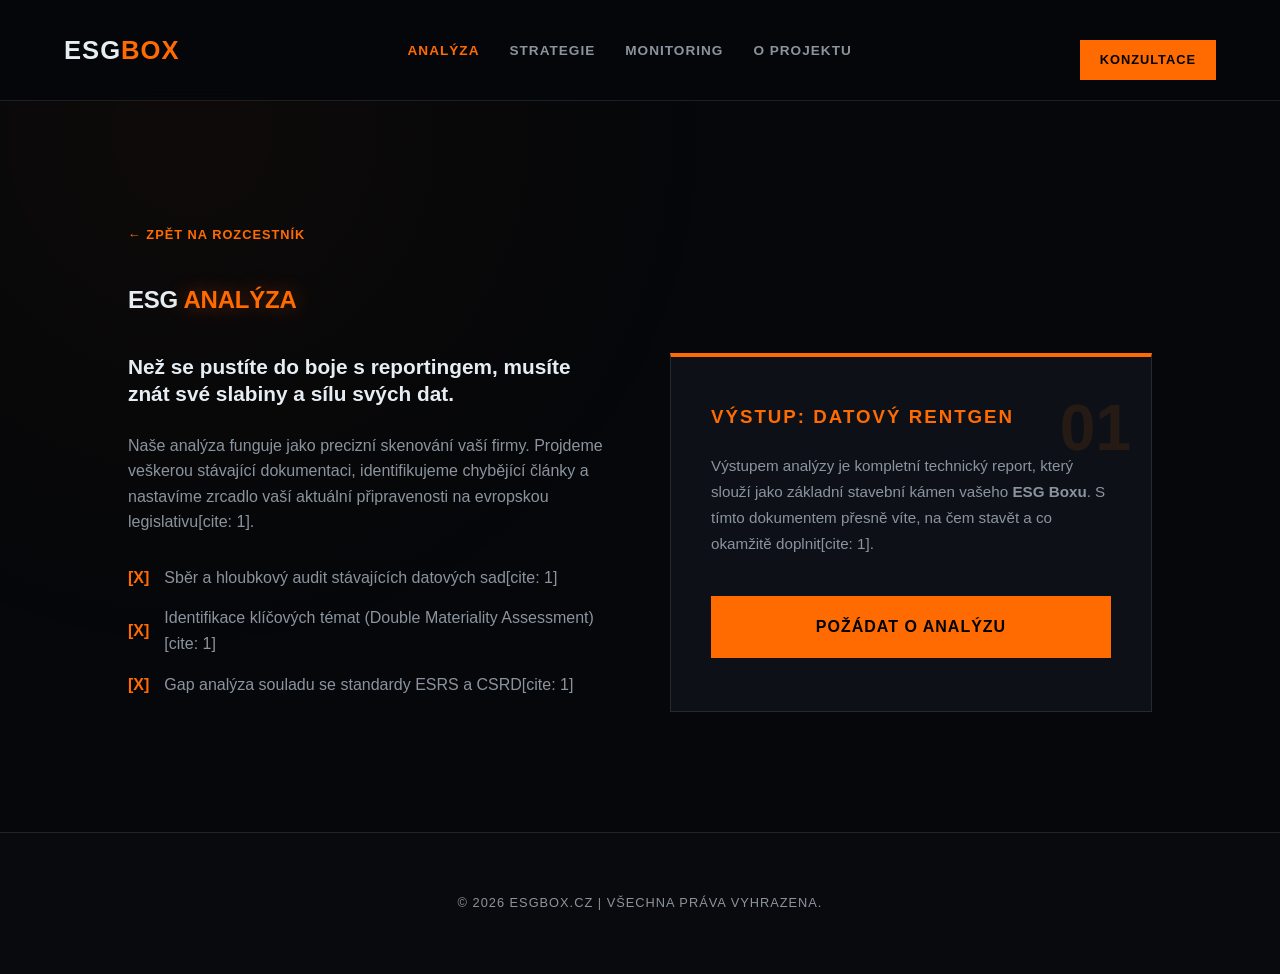
==== services/analyza.html @ d1332af0 "Create analyza.html" ====
<!DOCTYPE html>
<html lang="cs">
<head>
    <meta charset="UTF-8">
    <meta name="viewport" content="width=device-width, initial-scale=1.0">
    <title>Analýza ESG rizik | ESG BOX</title>
    <meta name="description" content="Detailní hloubková analýza vašich ESG dat. Zjistěte svou aktuální pozici a připravte se na reporting bez chyb.">
    <!-- Relativní cesta k CSS o úroveň výš -->
    <link rel="stylesheet" href="../styles.css">
</head>
<body>

    <!-- Navigace - Cesty zpět na hlavní web -->
    <nav>
        <a href="../index.html" class="logo">ESG<span>BOX</span></a>
        <ul>
            <li><a href="analyza.html" style="color: var(--accent-color);">Analýza</a></li>
            <li><a href="strategie.html">Strategie</a></li>
            <li><a href="monitoring.html">Monitoring</a></li>
            <li><a href="../index.html#about">O projektu</a></li>
        </ul>
        <a href="../index.html#contact" class="cta-button" style="padding: 10px 20px; font-size: 0.8rem;">Konzultace</a>
    </nav>

    <!-- Detail Služby: Analýza -->
    <section>
        <div style="margin-bottom: 40px;">
            <a href="../index.html" style="color: var(--accent-color); text-decoration: none; font-size: 0.8rem; font-weight: 800; letter-spacing: 1px;">← ZPĚT NA ROZCESTNÍK</a>
        </div>
        
        <h1>ESG <span class="highlight">Analýza</span></h1>
        
        <div style="display: grid; grid-template-columns: repeat(auto-fit, minmax(300px, 1fr)); gap: 60px; margin-top: 40px;">
            <div class="content-text">
                <p style="font-size: 1.3rem; color: var(--text-main); margin-bottom: 25px; font-weight: 600; line-height: 1.3;">
                    Než se pustíte do boje s reportingem, musíte znát své slabiny a sílu svých dat.
                </p>
                <p style="color: var(--text-dim); margin-bottom: 20px;">
                    Naše analýza funguje jako precizní skenování vaší firmy. Projdeme veškerou stávající dokumentaci, identifikujeme chybějící články a nastavíme zrcadlo vaší aktuální připravenosti na evropskou legislativu[cite: 1].
                </p>
                <ul style="list-style: none; color: var(--text-dim); margin-top: 30px;">
                    <li style="margin-bottom: 15px; display: flex; align-items: center;">
                        <span style="color: var(--accent-color); margin-right: 15px; font-weight: 900;">[X]</span> Sběr a hloubkový audit stávajících datových sad[cite: 1]
                    </li>
                    <li style="margin-bottom: 15px; display: flex; align-items: center;">
                        <span style="color: var(--accent-color); margin-right: 15px; font-weight: 900;">[X]</span> Identifikace klíčových témat (Double Materiality Assessment)[cite: 1]
                    </li>
                    <li style="margin-bottom: 15px; display: flex; align-items: center;">
                        <span style="color: var(--accent-color); margin-right: 15px; font-weight: 900;">[X]</span> Gap analýza souladu se standardy ESRS a CSRD[cite: 1]
                    </li>
                </ul>
            </div>

            <!-- "The Box" Vizuální prvek pro Analýzu[cite: 1] -->
            <div style="background: var(--card-bg); padding: 50px 40px; border: 1px solid var(--border-color); border-top: 4px solid var(--accent-color); position: relative;">
                <div style="position: absolute; top: 20px; right: 20px; opacity: 0.1; font-size: 4rem; font-weight: 900; color: var(--accent-color);">01</div>
                <h3 style="color: var(--accent-color); margin-bottom: 25px; letter-spacing: 2px;">VÝSTUP: DATOVÝ RENTGEN</h3>
                <p style="color: var(--text-dim); font-size: 0.95rem; line-height: 1.7;">
                    Výstupem analýzy je kompletní technický report, který slouží jako základní stavební kámen vašeho <strong>ESG Boxu</strong>. S tímto dokumentem přesně víte, na čem stavět a co okamžitě doplnit[cite: 1].
                </p>
                <div style="margin-top: 40px;">
                    <a href="../index.html#contact" class="cta-button" style="width: 100%; text-align: center; display: block;">POŽÁDAT O ANALÝZU</a>
                </div>
            </div>
        </div>
    </section>

    <!-- Footer[cite: 1] -->
    <footer style="padding: 60px 10%; border-top: 1px solid var(--border-color); text-align: center; font-size: 0.8rem; color: var(--text-dim); background: #080a0d;">
        <p style="letter-spacing: 1px;">&copy; 2026 ESGBOX.CZ | VŠECHNA PRÁVA VYHRAZENA.</p>
    </footer>

    <!-- Propojení skriptu o úroveň výš[cite: 1] -->
    <script src="../script.js"></script>
</body>
</html>
---- styles.css ----
/* 
 * ESG BOX - Power-Box Design System 
 * Orange Edition v2.0
 */

:root {
    --primary-bg: #05070a;      /* Černá barva boxu */
    --card-bg: #0d1117;         /* Původní barva těla webu */
    --accent-color: #ff6b00;    /* Bojová oranžová */
    --accent-glow: rgba(255, 107, 0, 0.4);
    --text-main: #e6edf3;       /* Světlý text[cite: 1] */
    --text-dim: #8b949e;        /* Šedý text[cite: 1] */
    --border-color: rgba(255, 255, 255, 0.1);
    --transition-fast: 0.2s cubic-bezier(0.17, 0.67, 0.83, 0.67);
}

/* --- ZÁKLADNÍ NASTAVENÍ --- */
* {
    margin: 0;
    padding: 0;
    box-sizing: border-box;
}

body {
    background-color: var(--primary-bg);
    color: var(--text-main);
    font-family: 'Segoe UI', Roboto, Helvetica, Arial, sans-serif;
    line-height: 1.6;
    overflow-x: hidden;
}

/* Dynamický gradient na pozadí */
body::before {
    content: "";
    position: fixed;
    top: 0; left: 0; width: 100%; height: 100%;
    background: radial-gradient(circle at 15% 15%, rgba(255, 107, 0, 0.04) 0%, transparent 40%);
    z-index: -1;
}

/* --- TYPOGRAFIE --- */
h1, h2, h3 {
    text-transform: uppercase;
    letter-spacing: -0.01em;
    font-weight: 800;
    line-height: 1.1;
}

.highlight {
    color: var(--accent-color);
    text-shadow: 0 0 20px var(--accent-glow);
}

/* --- NAVIGACE[cite: 1] --- */
nav {
    display: flex;
    justify-content: space-between;
    align-items: center;
    padding: 20px 5%;
    background: rgba(5, 7, 10, 0.9);
    backdrop-filter: blur(15px);
    position: sticky;
    top: 0;
    z-index: 1000;
    border-bottom: 1px solid var(--border-color);
}

.logo {
    font-weight: 900;
    font-size: 1.6rem;
    color: var(--text-main);
    text-decoration: none;
    transition: transform 0.1s ease-out; /* Pro magnetic efekt v JS */
}

.logo span { color: var(--accent-color); }

nav ul { display: flex; list-style: none; gap: 30px; }
nav a {
    text-decoration: none;
    color: var(--text-dim);
    font-weight: 600;
    font-size: 0.85rem;
    text-transform: uppercase;
    letter-spacing: 1px;
    transition: var(--transition-fast);
}

nav a:hover { color: var(--accent-color); }

/* --- SECTIONS[cite: 1] --- */
section {
    padding: 120px 10%;
    max-width: 1400px;
    margin: 0 auto;
}

/* --- SERVICES GRID (The "Box" Look)[cite: 1] --- */
.services-grid {
    display: grid;
    grid-template-columns: repeat(auto-fit, minmax(300px, 1fr));
    gap: 1px; /* Tenké linky jako spoje krabice */
    background: var(--border-color);
    border: 1px solid var(--border-color);
    margin-top: 50px;
}

.service-card {
    background: var(--card-bg);
    padding: 60px 40px;
    transition: var(--transition-fast);
    position: relative;
    overflow: hidden;
}

.service-card:hover {
    background: #161b22;
    transform: scale(1.02);
    z-index: 10;
    box-shadow: 0 20px 50px rgba(0, 0, 0, 0.6), 0 0 15px rgba(255, 107, 0, 0.05);
}

.service-card::before {
    content: "";
    position: absolute;
    left: 0; bottom: 0; width: 100%; height: 0;
    background: var(--accent-color);
    transition: var(--transition-fast);
}

.service-card:hover::before { height: 4px; }

.service-card h3 { color: var(--accent-color); margin-bottom: 15px; }
.service-card p { color: var(--text-dim); font-size: 0.95rem; }

/* --- TLAČÍTKA[cite: 1] --- */
.cta-button {
    display: inline-block;
    padding: 18px 40px;
    background: var(--accent-color);
    color: #000;
    text-decoration: none;
    font-weight: 900;
    text-transform: uppercase;
    letter-spacing: 1px;
    border: none;
    cursor: pointer;
    transition: var(--transition-fast);
    margin-top: 20px;
}

.cta-button:hover {
    transform: translateY(-3px);
    box-shadow: 0 10px 30px var(--accent-glow);
}

/* --- RESPONZIVITA[cite: 1] --- */
@media (max-width: 768px) {
    nav ul { display: none; }
    section { padding: 80px 6%; }
    .services-grid { gap: 15px; background: transparent; border: none; }
    .service-card { border: 1px solid var(--border-color); padding: 40px 30px; }
}

/* Custom Scrollbar pro dospělý vzhled */
::-webkit-scrollbar { width: 8px; }
::-webkit-scrollbar-track { background: var(--primary-bg); }
::-webkit-scrollbar-thumb { background: #30363d; border-radius: 4px; }
::-webkit-scrollbar-thumb:hover { background: var(--accent-color); }
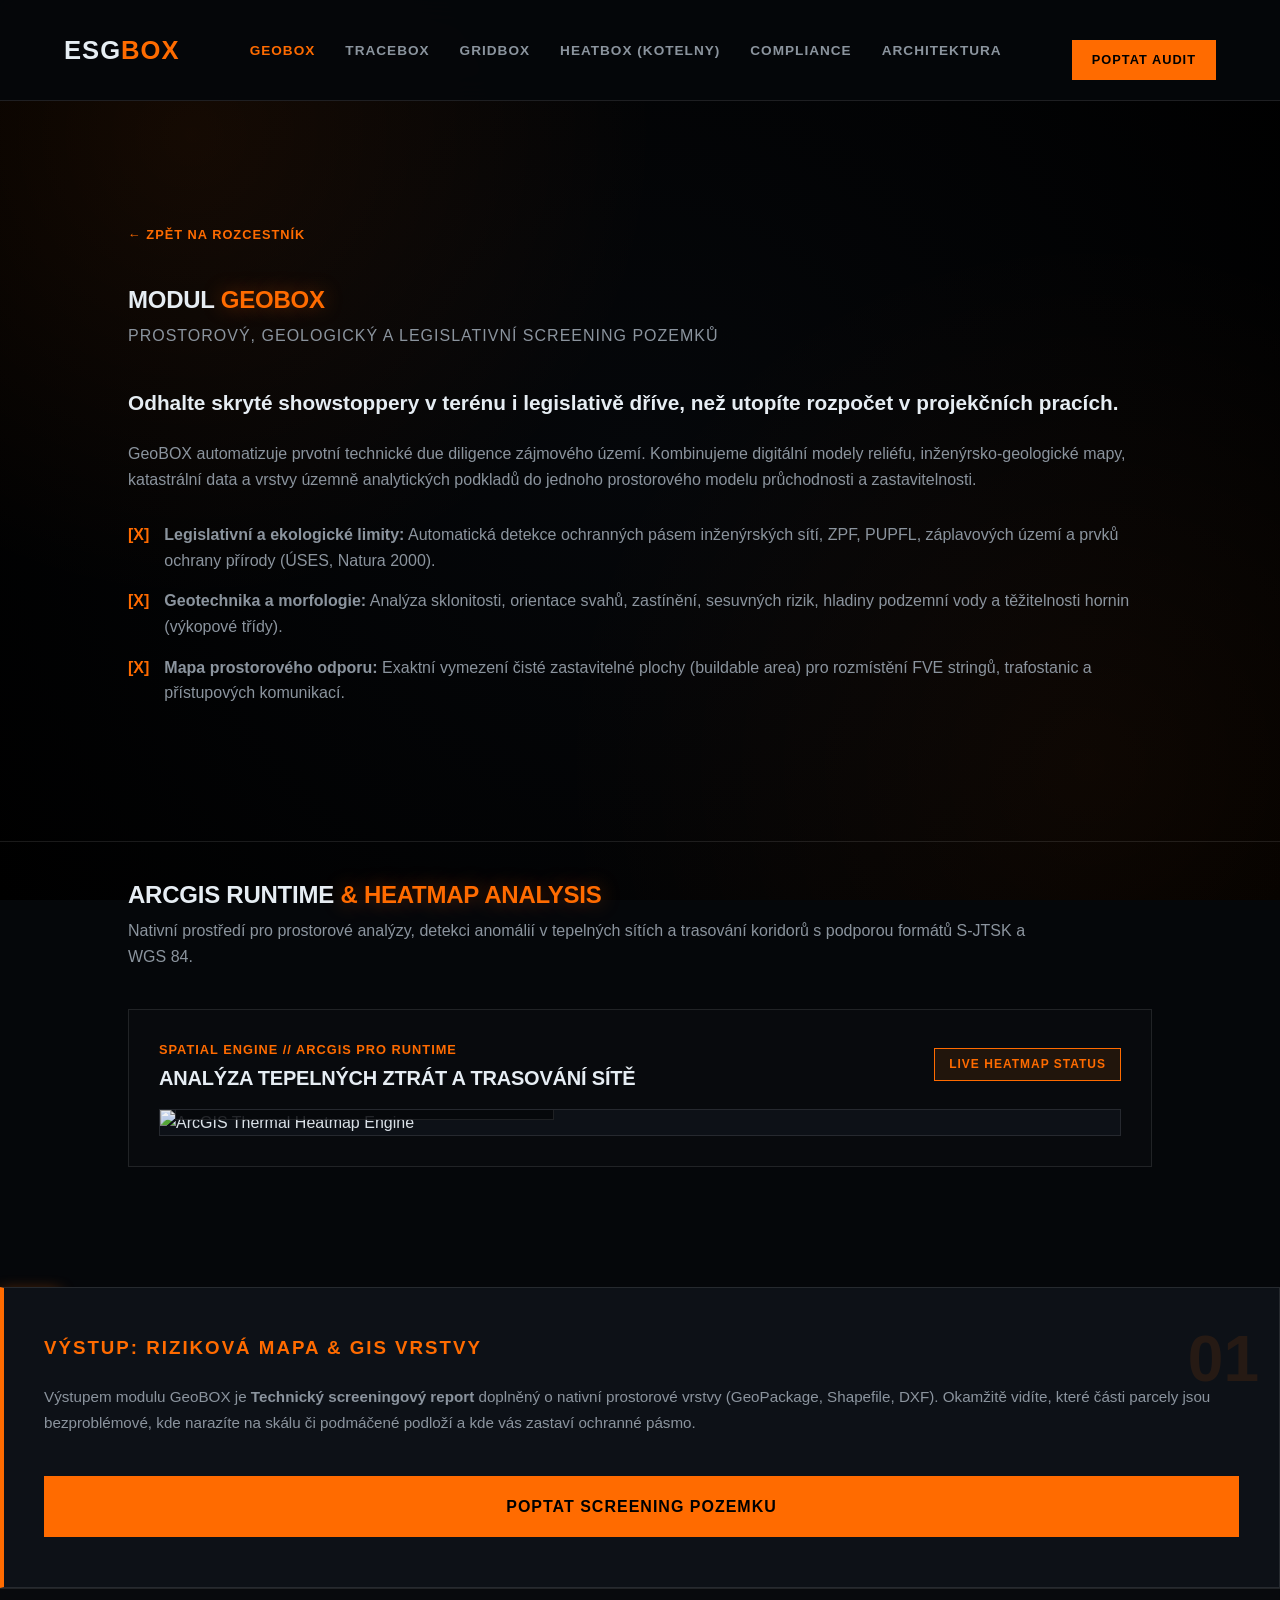
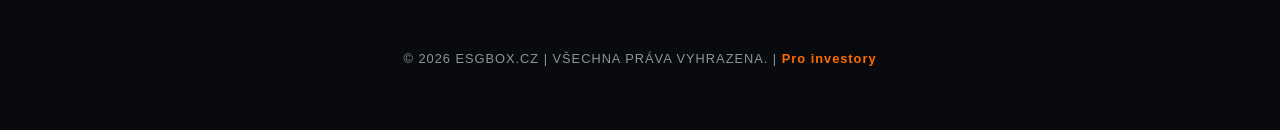
==== commit 678042d9: "Update analyza.html Přidaný obrázek" ====
--- a/services/analyza.html
+++ b/services/analyza.html
@@ -3,74 +3,106 @@
 <head>
     <meta charset="UTF-8">
     <meta name="viewport" content="width=device-width, initial-scale=1.0">
-    <title>Analýza ESG rizik | ESG BOX</title>
-    <meta name="description" content="Detailní hloubková analýza vašich ESG dat. Zjistěte svou aktuální pozici a připravte se na reporting bez chyb.">
-    <!-- Relativní cesta k CSS o úroveň výš -->
+    <title>GeoBOX – Prostorový a geologický screening | ESGBOX</title>
+    <meta name="description" content="Automatizovaný screening pozemků, geologických rizik, morfologie terénu a legislativních ochranných pásem pro FVE a developerské projekty.">
     <link rel="stylesheet" href="../styles.css">
 </head>
 <body>
 
-    <!-- Navigace - Cesty zpět na hlavní web -->
     <nav>
         <a href="../index.html" class="logo">ESG<span>BOX</span></a>
         <ul>
-            <li><a href="analyza.html" style="color: var(--accent-color);">Analýza</a></li>
-            <li><a href="strategie.html">Strategie</a></li>
-            <li><a href="monitoring.html">Monitoring</a></li>
-            <li><a href="../index.html#about">O projektu</a></li>
+            <li><a href="analyza.html" style="color: var(--accent-color);">GeoBOX</a></li>
+            <li><a href="strategie.html">TraceBOX</a></li>
+            <li><a href="monitoring.html">GridBOX</a></li>
+            <li><a href="kotelny.html">HeatBOX (Kotelny)</a></li>
+            <li><a href="organizace.html">Compliance</a></li>
+            <li><a href="../index.html#about">Architektura</a></li>
         </ul>
-        <a href="../index.html#contact" class="cta-button" style="padding: 10px 20px; font-size: 0.8rem;">Konzultace</a>
+        <a href="../index.html#contact" class="cta-button" style="padding: 10px 20px; font-size: 0.8rem;">Poptat audit</a>
     </nav>
 
-    <!-- Detail Služby: Analýza -->
     <section>
         <div style="margin-bottom: 40px;">
             <a href="../index.html" style="color: var(--accent-color); text-decoration: none; font-size: 0.8rem; font-weight: 800; letter-spacing: 1px;">← ZPĚT NA ROZCESTNÍK</a>
         </div>
         
-        <h1>ESG <span class="highlight">Analýza</span></h1>
+        <h1>Modul <span class="highlight">GeoBOX</span></h1>
+        <p style="color: var(--text-dim); margin-top: 10px; font-size: 1rem; text-transform: uppercase; letter-spacing: 1px;">Prostorový, geologický a legislativní screening pozemků</p>
         
         <div style="display: grid; grid-template-columns: repeat(auto-fit, minmax(300px, 1fr)); gap: 60px; margin-top: 40px;">
             <div class="content-text">
                 <p style="font-size: 1.3rem; color: var(--text-main); margin-bottom: 25px; font-weight: 600; line-height: 1.3;">
-                    Než se pustíte do boje s reportingem, musíte znát své slabiny a sílu svých dat.
+                    Odhalte skryté showstoppery v terénu i legislativě dříve, než utopíte rozpočet v projekčních pracích.
                 </p>
                 <p style="color: var(--text-dim); margin-bottom: 20px;">
-                    Naše analýza funguje jako precizní skenování vaší firmy. Projdeme veškerou stávající dokumentaci, identifikujeme chybějící články a nastavíme zrcadlo vaší aktuální připravenosti na evropskou legislativu[cite: 1].
+                    GeoBOX automatizuje prvotní technické due diligence zájmového území. Kombinujeme digitální modely reliéfu, inženýrsko-geologické mapy, katastrální data a vrstvy územně analytických podkladů do jednoho prostorového modelu průchodnosti a zastavitelnosti.
                 </p>
                 <ul style="list-style: none; color: var(--text-dim); margin-top: 30px;">
-                    <li style="margin-bottom: 15px; display: flex; align-items: center;">
-                        <span style="color: var(--accent-color); margin-right: 15px; font-weight: 900;">[X]</span> Sběr a hloubkový audit stávajících datových sad[cite: 1]
+                    <li style="margin-bottom: 15px; display: flex; align-items: flex-start;">
+                        <span style="color: var(--accent-color); margin-right: 15px; font-weight: 900;">[X]</span>
+                        <span><strong>Legislativní a ekologické limity:</strong> Automatická detekce ochranných pásem inženýrských sítí, ZPF, PUPFL, záplavových území a prvků ochrany přírody (ÚSES, Natura 2000).</span>
                     </li>
-                    <li style="margin-bottom: 15px; display: flex; align-items: center;">
-                        <span style="color: var(--accent-color); margin-right: 15px; font-weight: 900;">[X]</span> Identifikace klíčových témat (Double Materiality Assessment)[cite: 1]
+                    <li style="margin-bottom: 15px; display: flex; align-items: flex-start;">
+                        <span style="color: var(--accent-color); margin-right: 15px; font-weight: 900;">[X]</span>
+                        <span><strong>Geotechnika a morfologie:</strong> Analýza sklonitosti, orientace svahů, zastínění, sesuvných rizik, hladiny podzemní vody a těžitelnosti hornin (výkopové třídy).</span>
                     </li>
-                    <li style="margin-bottom: 15px; display: flex; align-items: center;">
-                        <span style="color: var(--accent-color); margin-right: 15px; font-weight: 900;">[X]</span> Gap analýza souladu se standardy ESRS a CSRD[cite: 1]
+                    <li style="margin-bottom: 15px; display: flex; align-items: flex-start;">
+                        <span style="color: var(--accent-color); margin-right: 15px; font-weight: 900;">[X]</span>
+                        <span><strong>Mapa prostorového odporu:</strong> Exaktní vymezení čisté zastavitelné plochy (buildable area) pro rozmístění FVE stringů, trafostanic a přístupových komunikací.</span>
                     </li>
                 </ul>
             </div>
+</section>
 
-            <!-- "The Box" Vizuální prvek pro Analýzu[cite: 1] -->
-            <div style="background: var(--card-bg); padding: 50px 40px; border: 1px solid var(--border-color); border-top: 4px solid var(--accent-color); position: relative;">
+    <!-- Sekce s ArcGIS Pro / Heatmap GIS Vizualizací -->
+    <section style="padding-top: 40px; border-top: 1px solid var(--border-color);">
+        <h2>ArcGIS Runtime <span class="highlight">&amp; Heatmap Analysis</span></h2>
+        <p style="color: var(--text-dim); margin-top: 10px; max-width: 900px;">
+            Nativní prostředí pro prostorové analýzy, detekci anomálií v tepelných sítích a trasování koridorů s podporou formátů S-JTSK a WGS 84.
+        </p>
+
+        <!-- ArcGIS UI / Heatmap GIS Engine Vizualizace -->
+        <div style="background: #080a0d; border: 1px solid var(--border-color); padding: 30px; margin-top: 40px;">
+            <div style="display: flex; justify-content: space-between; align-items: center; flex-wrap: wrap; gap: 20px; margin-bottom: 20px;">
+                <div>
+                    <div style="font-size: 0.8rem; color: var(--accent-color); font-weight: 800; letter-spacing: 1px; margin-bottom: 6px;">SPATIAL ENGINE // ARCGIS PRO RUNTIME</div>
+                    <h3 style="color: var(--text-main); font-size: 1.25rem;">Analýza tepelných ztrát a trasování sítě</h3>
+                </div>
+                <div style="background: rgba(255, 122, 0, 0.1); border: 1px solid var(--accent-color); padding: 6px 14px; font-size: 0.75rem; color: var(--accent-color); font-weight: 700; letter-spacing: 1px;">
+                    LIVE HEATMAP STATUS
+                </div>
+            </div>
+
+            <!-- Obal pro ArcGIS screenshot s inženýrským rámečkem -->
+            <div style="border: 1px solid var(--border-color); background: #0d1117; overflow: hidden; position: relative;">
+                <img src="../assets/gis-heatmap.jpg" alt="ArcGIS Thermal Heatmap Engine" style="width: 100%; height: auto; display: block; opacity: 0.95;">
+                <div style="position: absolute; bottom: 15px; left: 15px; background: rgba(5, 7, 10, 0.85); border: 1px solid var(--border-color); padding: 8px 12px; font-family: monospace; font-size: 0.75rem; color: var(--text-dim);">
+                    CRS: S-JTSK / Krovak East North | Status: Optimal
+                </div>
+            </div>
+        </div>
+    </section>
+            <div style="background: var(--card-bg); padding: 50px 40px; border: 1px solid var(--border-color); border-left: 4px solid var(--accent-color); position: relative;">
                 <div style="position: absolute; top: 20px; right: 20px; opacity: 0.1; font-size: 4rem; font-weight: 900; color: var(--accent-color);">01</div>
-                <h3 style="color: var(--accent-color); margin-bottom: 25px; letter-spacing: 2px;">VÝSTUP: DATOVÝ RENTGEN</h3>
+                <h3 style="color: var(--accent-color); margin-bottom: 25px; letter-spacing: 2px;">VÝSTUP: RIZIKOVÁ MAPA &amp; GIS VRSTVY</h3>
                 <p style="color: var(--text-dim); font-size: 0.95rem; line-height: 1.7;">
-                    Výstupem analýzy je kompletní technický report, který slouží jako základní stavební kámen vašeho <strong>ESG Boxu</strong>. S tímto dokumentem přesně víte, na čem stavět a co okamžitě doplnit[cite: 1].
+                    Výstupem modulu GeoBOX je <strong>Technický screeningový report</strong> doplněný o nativní prostorové vrstvy (GeoPackage, Shapefile, DXF). Okamžitě vidíte, které části parcely jsou bezproblémové, kde narazíte na skálu či podmáčené podloží a kde vás zastaví ochranné pásmo.
                 </p>
                 <div style="margin-top: 40px;">
-                    <a href="../index.html#contact" class="cta-button" style="width: 100%; text-align: center; display: block;">POŽÁDAT O ANALÝZU</a>
+                    <a href="../index.html#contact" class="cta-button" style="width: 100%; text-align: center; display: block;">POPTAT SCREENING POZEMKU</a>
                 </div>
             </div>
         </div>
     </section>
 
-    <!-- Footer[cite: 1] -->
     <footer style="padding: 60px 10%; border-top: 1px solid var(--border-color); text-align: center; font-size: 0.8rem; color: var(--text-dim); background: #080a0d;">
-        <p style="letter-spacing: 1px;">&copy; 2026 ESGBOX.CZ | VŠECHNA PRÁVA VYHRAZENA.</p>
+        <p style="letter-spacing: 1px;">
+            &copy; 2026 ESGBOX.CZ | VŠECHNA PRÁVA VYHRAZENA. | 
+            <a href="../index.html#investors" style="color: var(--accent-color); text-decoration: none; font-weight: 700;">Pro investory</a>
+        </p>
     </footer>
 
-    <!-- Propojení skriptu o úroveň výš[cite: 1] -->
     <script src="../script.js"></script>
 </body>
 </html>
--- a/styles.css
+++ b/styles.css
@@ -165,5 +165,57 @@
 /* Custom Scrollbar pro dospělý vzhled */
 ::-webkit-scrollbar { width: 8px; }
 ::-webkit-scrollbar-track { background: var(--primary-bg); }
+
 ::-webkit-scrollbar-thumb { background: #30363d; border-radius: 4px; }
 ::-webkit-scrollbar-thumb:hover { background: var(--accent-color); }
+/* --- DYNAMICKÉ POZADÍ S ORANŽOVÝMI ODLESKY --- */
+body::before {
+    content: "";
+    position: fixed;
+    top: 0;
+    left: 0;
+    width: 100%;
+    height: 100%;
+    /* Kombinace několika gradientů pro hloubku */
+    background: 
+        radial-gradient(circle at 15% 15%, rgba(255, 107, 0, 0.08) 0%, transparent 35%),
+        radial-gradient(circle at 85% 85%, rgba(255, 107, 0, 0.05) 0%, transparent 40%),
+        radial-gradient(circle at 50% 50%, rgba(5, 7, 10, 1) 0%, #000 100%);
+    z-index: -2; /* Musí být úplně vespod */
+    animation: backgroundDrift 20s ease-infinite alternate;
+}
+
+/* Jemná animace pohybu odlesků */
+@keyframes backgroundDrift {
+    0% { transform: scale(1); }
+    100% { transform: scale(1.1) translate(10px, 10px); }
+}
+
+/* Přidání druhého fixního odlesku pro texturu */
+body::after {
+    content: "";
+    position: fixed;
+    top: 0;
+    left: 0;
+    width: 100%;
+    height: 100%;
+    background: url('https://www.transparenttextures.com/patterns/stardust.png'); /* Jemný šum pro hi-tech vzhled */
+    opacity: 0.1;
+    z-index: -1;
+    pointer-events: none;
+}
+section {
+    position: relative;
+}
+
+/* Světelný odlesk pod nadpisem sekce */
+section h2::after {
+    content: "";
+    position: absolute;
+    left: 0;
+    bottom: -10px;
+    width: 60px;
+    height: 4px;
+    background: var(--accent-color);
+    box-shadow: 0 0 15px var(--accent-color); /* Oranžová záře pod čárou */
+}
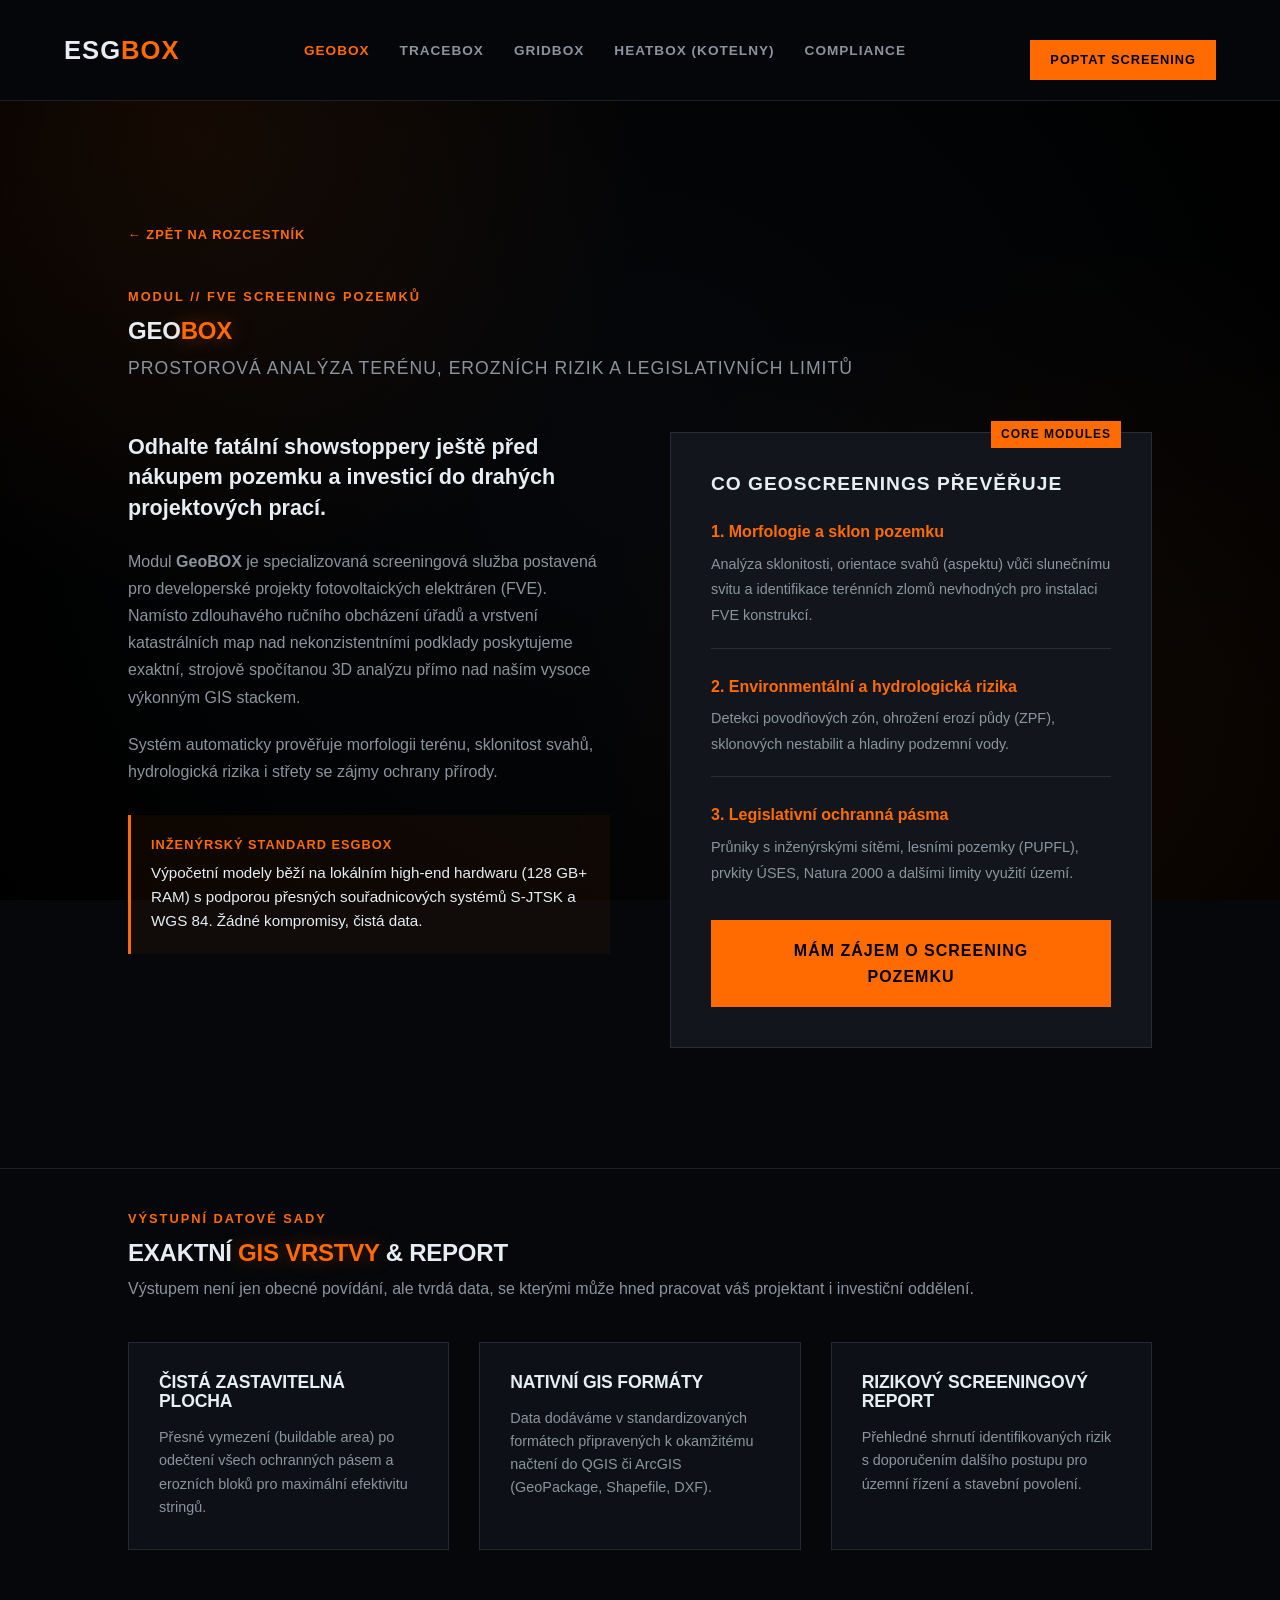
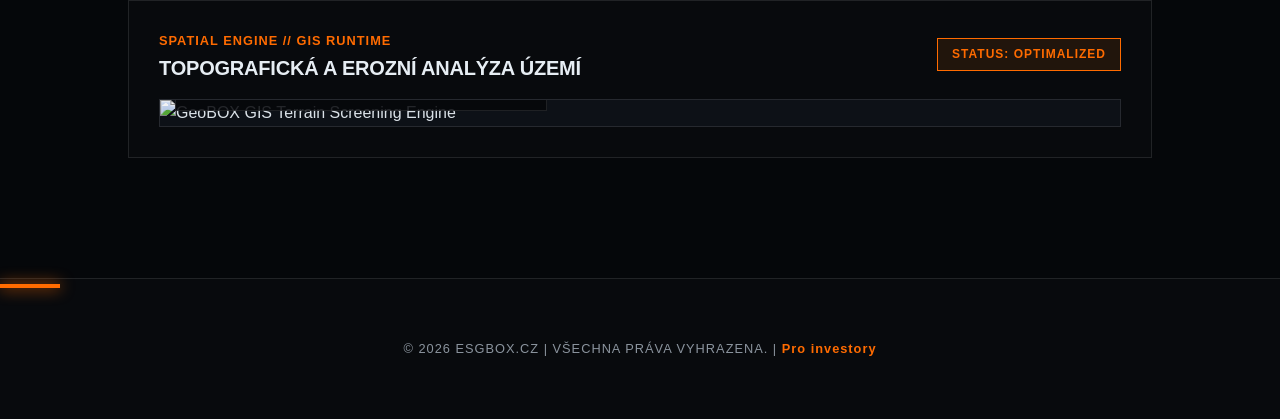
==== commit c6263f51: "Update analyza.html" ====
--- a/services/analyza.html
+++ b/services/analyza.html
@@ -3,8 +3,8 @@
 <head>
     <meta charset="UTF-8">
     <meta name="viewport" content="width=device-width, initial-scale=1.0">
-    <title>GeoBOX – Prostorový a geologický screening | ESGBOX</title>
-    <meta name="description" content="Automatizovaný screening pozemků, geologických rizik, morfologie terénu a legislativních ochranných pásem pro FVE a developerské projekty.">
+    <title>GeoBOX – Screening pozemků a geologických rizik pro FVE | ESGBOX</title>
+    <meta name="description" content="Automatizovaný GIS screening pozemků pro FVE. Exaktní analýza sklonu, eroze půdy, povodňových oblastí, ochranných pásem a čisté zastavitelné plochy.">
     <link rel="stylesheet" href="../styles.css">
 </head>
 <body>
@@ -17,80 +17,112 @@
             <li><a href="monitoring.html">GridBOX</a></li>
             <li><a href="kotelny.html">HeatBOX (Kotelny)</a></li>
             <li><a href="organizace.html">Compliance</a></li>
-            <li><a href="../index.html#about">Architektura</a></li>
         </ul>
-        <a href="../index.html#contact" class="cta-button" style="padding: 10px 20px; font-size: 0.8rem;">Poptat audit</a>
+        <a href="../index.html#contact" class="cta-button" style="padding: 10px 20px; font-size: 0.8rem;">Poptat screening</a>
     </nav>
 
+    <!-- Hero / Úvodní sekce modulu -->
     <section>
         <div style="margin-bottom: 40px;">
             <a href="../index.html" style="color: var(--accent-color); text-decoration: none; font-size: 0.8rem; font-weight: 800; letter-spacing: 1px;">← ZPĚT NA ROZCESTNÍK</a>
         </div>
         
-        <h1>Modul <span class="highlight">GeoBOX</span></h1>
-        <p style="color: var(--text-dim); margin-top: 10px; font-size: 1rem; text-transform: uppercase; letter-spacing: 1px;">Prostorový, geologický a legislativní screening pozemků</p>
+        <div style="font-size: 0.8rem; color: var(--accent-color); font-weight: 800; letter-spacing: 2px; margin-bottom: 10px;">MODUL // FVE SCREENING POZEMKŮ</div>
+        <h1>Geo<span class="highlight">BOX</span></h1>
+        <p style="color: var(--text-dim); margin-top: 10px; font-size: 1.1rem; text-transform: uppercase; letter-spacing: 1px;">Prostorová analýza terénu, erozních rizik a legislativních limitů</p>
         
-        <div style="display: grid; grid-template-columns: repeat(auto-fit, minmax(300px, 1fr)); gap: 60px; margin-top: 40px;">
+        <div style="display: grid; grid-template-columns: repeat(auto-fit, minmax(320px, 1fr)); gap: 60px; margin-top: 50px; align-items: start;">
+            
+            <!-- Levý sloupec: Hlavní hodnotová nabídka -->
             <div class="content-text">
-                <p style="font-size: 1.3rem; color: var(--text-main); margin-bottom: 25px; font-weight: 600; line-height: 1.3;">
-                    Odhalte skryté showstoppery v terénu i legislativě dříve, než utopíte rozpočet v projekčních pracích.
+                <p style="font-size: 1.35rem; color: var(--text-main); margin-bottom: 25px; font-weight: 600; line-height: 1.4;">
+                    Odhalte fatální showstoppery ještě před nákupem pozemku a investicí do drahých projektových prací.
                 </p>
-                <p style="color: var(--text-dim); margin-bottom: 20px;">
-                    GeoBOX automatizuje prvotní technické due diligence zájmového území. Kombinujeme digitální modely reliéfu, inženýrsko-geologické mapy, katastrální data a vrstvy územně analytických podkladů do jednoho prostorového modelu průchodnosti a zastavitelnosti.
+                <p style="color: var(--text-dim); margin-bottom: 20px; line-height: 1.7;">
+                    Modul <strong>GeoBOX</strong> je specializovaná screeningová služba postavená pro developerské projekty fotovoltaických elektráren (FVE). Namísto zdlouhavého ručního obcházení úřadů a vrstvení katastrálních map nad nekonzistentními podklady poskytujeme exaktní, strojově spočítanou 3D analýzu přímo nad naším vysoce výkonným GIS stackem.
                 </p>
-                <ul style="list-style: none; color: var(--text-dim); margin-top: 30px;">
-                    <li style="margin-bottom: 15px; display: flex; align-items: flex-start;">
-                        <span style="color: var(--accent-color); margin-right: 15px; font-weight: 900;">[X]</span>
-                        <span><strong>Legislativní a ekologické limity:</strong> Automatická detekce ochranných pásem inženýrských sítí, ZPF, PUPFL, záplavových území a prvků ochrany přírody (ÚSES, Natura 2000).</span>
-                    </li>
-                    <li style="margin-bottom: 15px; display: flex; align-items: flex-start;">
-                        <span style="color: var(--accent-color); margin-right: 15px; font-weight: 900;">[X]</span>
-                        <span><strong>Geotechnika a morfologie:</strong> Analýza sklonitosti, orientace svahů, zastínění, sesuvných rizik, hladiny podzemní vody a těžitelnosti hornin (výkopové třídy).</span>
-                    </li>
-                    <li style="margin-bottom: 15px; display: flex; align-items: flex-start;">
-                        <span style="color: var(--accent-color); margin-right: 15px; font-weight: 900;">[X]</span>
-                        <span><strong>Mapa prostorového odporu:</strong> Exaktní vymezení čisté zastavitelné plochy (buildable area) pro rozmístění FVE stringů, trafostanic a přístupových komunikací.</span>
-                    </li>
-                </ul>
-            </div>
-</section>
+                <p style="color: var(--text-dim); margin-bottom: 30px; line-height: 1.7;">
+                    Systém automaticky prověřuje morfologii terénu, sklonitost svahů, hydrologická rizika i střety se zájmy ochrany přírody.
+                </p>
 
-    <!-- Sekce s ArcGIS Pro / Heatmap GIS Vizualizací -->
-    <section style="padding-top: 40px; border-top: 1px solid var(--border-color);">
-        <h2>ArcGIS Runtime <span class="highlight">&amp; Heatmap Analysis</span></h2>
-        <p style="color: var(--text-dim); margin-top: 10px; max-width: 900px;">
-            Nativní prostředí pro prostorové analýzy, detekci anomálií v tepelných sítích a trasování koridorů s podporou formátů S-JTSK a WGS 84.
-        </p>
-
-        <!-- ArcGIS UI / Heatmap GIS Engine Vizualizace -->
-        <div style="background: #080a0d; border: 1px solid var(--border-color); padding: 30px; margin-top: 40px;">
-            <div style="display: flex; justify-content: space-between; align-items: center; flex-wrap: wrap; gap: 20px; margin-bottom: 20px;">
-                <div>
-                    <div style="font-size: 0.8rem; color: var(--accent-color); font-weight: 800; letter-spacing: 1px; margin-bottom: 6px;">SPATIAL ENGINE // ARCGIS PRO RUNTIME</div>
-                    <h3 style="color: var(--text-main); font-size: 1.25rem;">Analýza tepelných ztrát a trasování sítě</h3>
-                </div>
-                <div style="background: rgba(255, 122, 0, 0.1); border: 1px solid var(--accent-color); padding: 6px 14px; font-size: 0.75rem; color: var(--accent-color); font-weight: 700; letter-spacing: 1px;">
-                    LIVE HEATMAP STATUS
+                <div style="background: rgba(255, 122, 0, 0.05); border-left: 3px solid var(--accent-color); padding: 20px; margin-top: 30px;">
+                    <div style="font-size: 0.8rem; color: var(--accent-color); font-weight: 800; letter-spacing: 1px; margin-bottom: 5px;">INŽENÝRSKÝ STANDARD ESGBOX</div>
+                    <p style="color: var(--text-main); font-size: 0.95rem; margin: 0; line-height: 1.6;">
+                        Výpočetní modely běží na lokálním high-end hardwaru (128 GB+ RAM) s podporou přesných souřadnicových systémů S-JTSK a WGS 84. Žádné kompromisy, čistá data.
+                    </p>
                 </div>
             </div>
 
-            <!-- Obal pro ArcGIS screenshot s inženýrským rámečkem -->
-            <div style="border: 1px solid var(--border-color); background: #0d1117; overflow: hidden; position: relative;">
-                <img src="../assets/gis-heatmap.jpg" alt="ArcGIS Thermal Heatmap Engine" style="width: 100%; height: auto; display: block; opacity: 0.95;">
-                <div style="position: absolute; bottom: 15px; left: 15px; background: rgba(5, 7, 10, 0.85); border: 1px solid var(--border-color); padding: 8px 12px; font-family: monospace; font-size: 0.75rem; color: var(--text-dim);">
-                    CRS: S-JTSK / Krovak East North | Status: Optimal
+            <!-- Pravý sloupec: Klíčové pilíře screeningu -->
+            <div style="background: #12161c; border: 1px solid var(--border-color); padding: 40px; position: relative;">
+                <div style="position: absolute; top: -12px; right: 30px; background: var(--accent-color); color: #080a0d; font-size: 0.75rem; font-weight: 900; padding: 4px 10px; letter-spacing: 1px;">
+                    CORE MODULES
+                </div>
+                
+                <h3 style="color: var(--text-main); font-size: 1.2rem; margin-bottom: 25px; letter-spacing: 1px;">CO GEOSCREENINGS PŘEVĚŘUJE</h3>
+                
+                <ul style="list-style: none; padding: 0; margin: 0;">
+                    <li style="margin-bottom: 25px; padding-bottom: 20px; border-bottom: 1px solid var(--border-color);">
+                        <strong style="color: var(--accent-color); display: block; margin-bottom: 6px; font-size: 1rem;">1. Morfologie a sklon pozemku</strong>
+                        <span style="color: var(--text-dim); font-size: 0.9rem; line-height: 1.6;">Analýza sklonitosti, orientace svahů (aspektu) vůči slunečnímu svitu a identifikace terénních zlomů nevhodných pro instalaci FVE konstrukcí.</span>
+                    </li>
+                    <li style="margin-bottom: 25px; padding-bottom: 20px; border-bottom: 1px solid var(--border-color);">
+                        <strong style="color: var(--accent-color); display: block; margin-bottom: 6px; font-size: 1rem;">2. Environmentální a hydrologická rizika</strong>
+                        <span style="color: var(--text-dim); font-size: 0.9rem; line-height: 1.6;">Detekci povodňových zón, ohrožení erozí půdy (ZPF), sklonových nestabilit a hladiny podzemní vody.</span>
+                    </li>
+                    <li style="margin-bottom:hatikan; margin-bottom: 0;">
+                        <strong style="color: var(--accent-color); display: block; margin-bottom: 6px; font-size: 1rem;">3. Legislativní ochranná pásma</strong>
+                        <span style="color: var(--text-dim); font-size: 0.9rem; line-height: 1.6;">Průniky s inženýrskými sítěmi, lesními pozemky (PUPFL), prvkity ÚSES, Natura 2000 a dalšími limity využití území.</span>
+                    </li>
+                </ul>
+
+                <div style="margin-top: 35px;">
+                    <a href="../index.html#contact" class="cta-button" style="width: 100%; text-align: center; display: block;">MÁM ZÁJEM O SCREENING POZEMKU</a>
                 </div>
             </div>
+
         </div>
     </section>
-            <div style="background: var(--card-bg); padding: 50px 40px; border: 1px solid var(--border-color); border-left: 4px solid var(--accent-color); position: relative;">
-                <div style="position: absolute; top: 20px; right: 20px; opacity: 0.1; font-size: 4rem; font-weight: 900; color: var(--accent-color);">01</div>
-                <h3 style="color: var(--accent-color); margin-bottom: 25px; letter-spacing: 2px;">VÝSTUP: RIZIKOVÁ MAPA &amp; GIS VRSTVY</h3>
-                <p style="color: var(--text-dim); font-size: 0.95rem; line-height: 1.7;">
-                    Výstupem modulu GeoBOX je <strong>Technický screeningový report</strong> doplněný o nativní prostorové vrstvy (GeoPackage, Shapefile, DXF). Okamžitě vidíte, které části parcely jsou bezproblémové, kde narazíte na skálu či podmáčené podloží a kde vás zastaví ochranné pásmo.
-                </p>
-                <div style="margin-top: 40px;">
-                    <a href="../index.html#contact" class="cta-button" style="width: 100%; text-align: center; display: block;">POPTAT SCREENING POZEMKU</a>
+
+    <!-- Sekce: Výstupní data a GIS vizualizace -->
+    <section style="padding-top: 40px; border-top: 1px solid var(--border-color);">
+        <div style="font-size: 0.8rem; color: var(--accent-color); font-weight: 800; letter-spacing: 2px; margin-bottom: 10px;">VÝSTUPNÍ DATOVÉ SADY</div>
+        <h2>Exaktní <span class="highlight">GIS vrstvy</span> &amp; Report</h2>
+        <p style="color: var(--text-dim); margin-top: 10px; max-width: 900px; line-height: 1.6;">
+            Výstupem není jen obecné povídání, ale tvrdá data, se kterými může hned pracovat váš projektant i investiční oddělení.
+        </p>
+
+        <div style="display: grid; grid-template-columns: repeat(auto-fit, minmax(280px, 1fr)); gap: 30px; margin-top: 40px;">
+            <div style="background: var(--card-bg); border: 1px solid var(--border-color); padding: 30px;">
+                <h3 style="color: var(--text-main); font-size: 1.1rem; margin-bottom: 15px;">Čistá zastavitelná plocha</h3>
+                <p style="color: var(--text-dim); font-size: 0.9rem; line-height: 1.6;">Přesné vymezení (buildable area) po odečtení všech ochranných pásem a erozních bloků pro maximální efektivitu stringů.</p>
+            </div>
+            <div style="background: var(--card-bg); border: 1px solid var(--border-color); padding: 30px;">
+                <h3 style="color: var(--text-main); font-size: 1.1rem; margin-bottom: 15px;">Nativní GIS formáty</h3>
+                <p style="color: var(--text-dim); font-size: 0.9rem; line-height: 1.6;">Data dodáváme v standardizovaných formátech připravených k okamžitému načtení do QGIS či ArcGIS (GeoPackage, Shapefile, DXF).</p>
+            </div>
+            <div style="background: var(--card-bg); border: 1px solid var(--border-color); padding: 30px;">
+                <h3 style="color: var(--text-main); font-size: 1.1rem; margin-bottom: 15px;">Rizikový screeningový report</h3>
+                <p style="color: var(--text-dim); font-size: 0.9rem; line-height: 1.6;">Přehledné shrnutí identifikovaných rizik s doporučením dalšího postupu pro územní řízení a stavební povolení.</p>
+            </div>
+        </div>
+
+        <!-- ArcGIS / GIS Engine Ukázka -->
+        <div style="background: #080a0d; border: 1px solid var(--border-color); padding: 30px; margin-top: 50px;">
+            <div style="display: flex; justify-content: space-between; align-items: center; flex-wrap: wrap; gap: 20px; margin-bottom: 20px;">
+                <div>
+                    <div style="font-size: 0.8rem; color: var(--accent-color); font-weight: 800; letter-spacing: 1px; margin-bottom: 6px;">SPATIAL ENGINE // GIS RUNTIME</div>
+                    <h3 style="color: var(--text-main); font-size: 1.25rem;">Topografická a erozní analýza území</h3>
+                </div>
+                <div style="background: rgba(255, 122, 0, 0.1); border: 1px solid var(--accent-color); padding: 6px 14px; font-size: 0.75rem; color: var(--accent-color); font-weight: 700; letter-spacing: 1px;">
+                    STATUS: OPTIMALIZED
+                </div>
+            </div>
+
+            <div style="border: 1px solid var(--border-color); background: #0d1117; overflow: hidden; position: relative;">
+                <img src="../assets/gis-heatmap.jpg" alt="GeoBOX GIS Terrain Screening Engine" style="width: 100%; height: auto; display: block; opacity: 0.95;">
+                <div style="position: absolute; bottom: 15px; left: 15px; background: rgba(5, 7, 10, 0.85); border: 1px solid var(--border-color); padding: 8px 12px; font-family: monospace; font-size: 0.75rem; color: var(--text-dim);">
+                    CRS: S-JTSK / Krovak East North | Buffer: Active
                 </div>
             </div>
         </div>
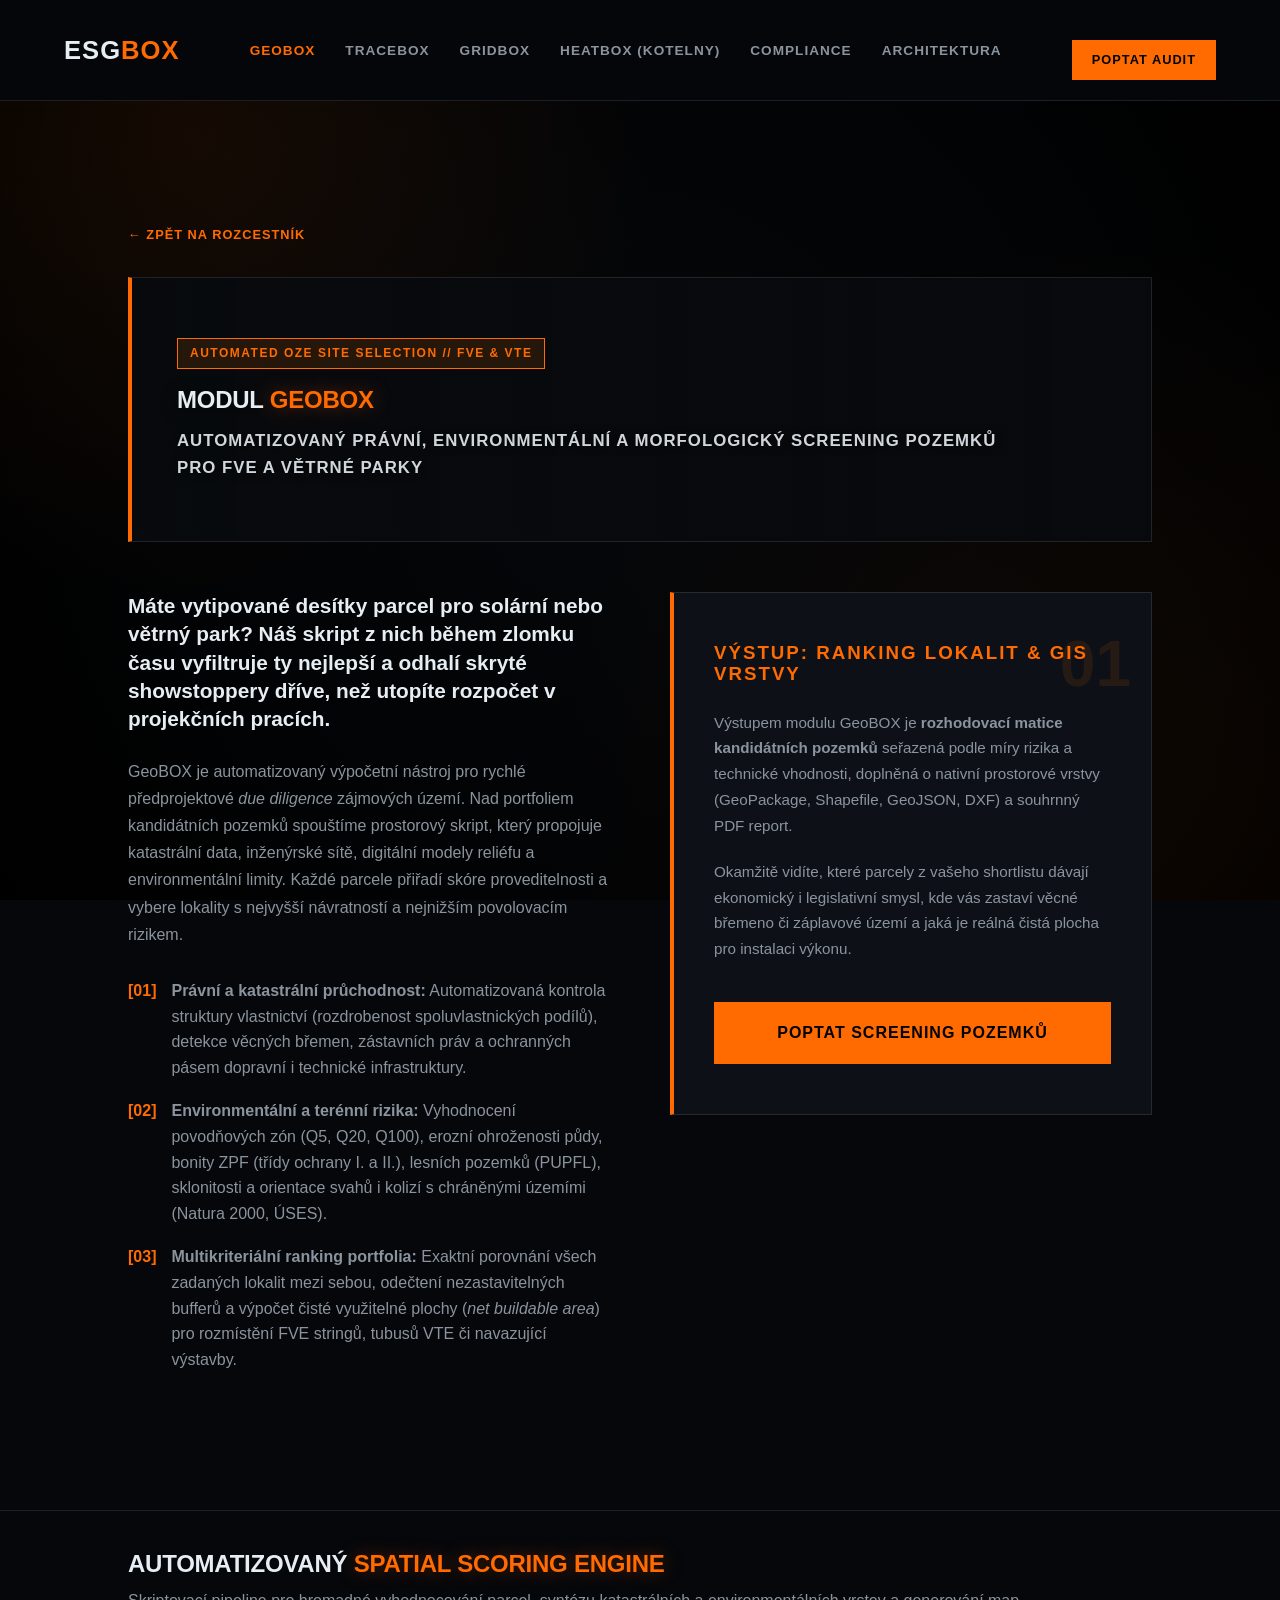
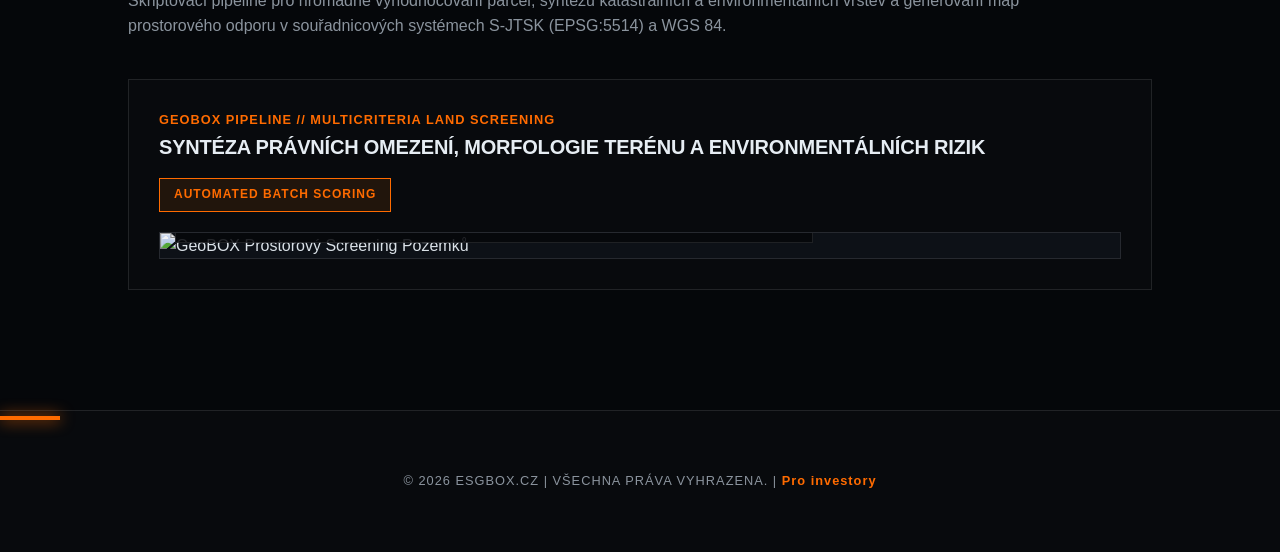
==== commit 95143caf: "Update analyza.html" ====
--- a/services/analyza.html
+++ b/services/analyza.html
@@ -3,9 +3,71 @@
 <head>
     <meta charset="UTF-8">
     <meta name="viewport" content="width=device-width, initial-scale=1.0">
-    <title>GeoBOX – Screening pozemků a geologických rizik pro FVE | ESGBOX</title>
-    <meta name="description" content="Automatizovaný GIS screening pozemků pro FVE. Exaktní analýza sklonu, eroze půdy, povodňových oblastí, ochranných pásem a čisté zastavitelné plochy.">
+    <title>GeoBOX – Automatizovaný screening pozemků pro OZE | ESGBOX</title>
+    <meta name="description" content="Automatizovaný prostorový, právní a environmentální screening pozemků pro výstavbu FVE, větrných parků a energetické infrastruktury.">
     <link rel="stylesheet" href="../styles.css">
+    <style>
+        /* Kontejner pro hero nadpis s decentním videem na pozadí */
+        .hero-video-banner {
+            position: relative;
+            padding: 60px 45px;
+            border: 1px solid var(--border-color);
+            border-left: 4px solid var(--accent-color);
+            overflow: hidden;
+            background: #080a0d;
+            margin-bottom: 50px;
+        }
+
+        .hero-video-banner video {
+            position: absolute;
+            top: 50%;
+            left: 50%;
+            min-width: 100%;
+            min-height: 100%;
+            width: auto;
+            height: auto;
+            transform: translate(-50%, -50%);
+            object-fit: cover;
+            /* Ztlumení jasu, zvýšení kontrastu a lehká desaturace pro technický vzhled */
+            filter: brightness(0.28) contrast(1.15) saturate(0.75);
+            z-index: 1;
+            pointer-events: none;
+        }
+
+        /* Přechodová vrstva pro maximální čitelnost textu vlevo */
+        .hero-video-overlay {
+            position: absolute;
+            inset: 0;
+            background: linear-gradient(
+                90deg,
+                rgba(8, 10, 13, 0.92) 0%,
+                rgba(8, 10, 13, 0.70) 55%,
+                rgba(8, 10, 13, 0.45) 100%
+            );
+            backdrop-filter: blur(2px);
+            z-index: 2;
+            pointer-events: none;
+        }
+
+        .hero-video-content {
+            position: relative;
+            z-index: 3;
+            max-width: 850px;
+        }
+
+        .hero-badge {
+            display: inline-block;
+            background: rgba(255, 122, 0, 0.12);
+            border: 1px solid var(--accent-color);
+            color: var(--accent-color);
+            font-size: 0.75rem;
+            font-weight: 800;
+            letter-spacing: 1.5px;
+            padding: 5px 12px;
+            margin-bottom: 18px;
+            text-transform: uppercase;
+        }
+    </style>
 </head>
 <body>
 
@@ -17,112 +79,97 @@
             <li><a href="monitoring.html">GridBOX</a></li>
             <li><a href="kotelny.html">HeatBOX (Kotelny)</a></li>
             <li><a href="organizace.html">Compliance</a></li>
+            <li><a href="../index.html#about">Architektura</a></li>
         </ul>
-        <a href="../index.html#contact" class="cta-button" style="padding: 10px 20px; font-size: 0.8rem;">Poptat screening</a>
+        <a href="../index.html#contact" class="cta-button" style="padding: 10px 20px; font-size: 0.8rem;">Poptat audit</a>
     </nav>
 
-    <!-- Hero / Úvodní sekce modulu -->
     <section>
-        <div style="margin-bottom: 40px;">
+        <div style="margin-bottom: 30px;">
             <a href="../index.html" style="color: var(--accent-color); text-decoration: none; font-size: 0.8rem; font-weight: 800; letter-spacing: 1px;">← ZPĚT NA ROZCESTNÍK</a>
         </div>
         
-        <div style="font-size: 0.8rem; color: var(--accent-color); font-weight: 800; letter-spacing: 2px; margin-bottom: 10px;">MODUL // FVE SCREENING POZEMKŮ</div>
-        <h1>Geo<span class="highlight">BOX</span></h1>
-        <p style="color: var(--text-dim); margin-top: 10px; font-size: 1.1rem; text-transform: uppercase; letter-spacing: 1px;">Prostorová analýza terénu, erozních rizik a legislativních limitů</p>
+        <!-- Hero blok s videem pod nadpisem -->
+        <div class="hero-video-banner">
+            <video autoplay loop muted playsinline>
+                <source src="../assets/video1.MP4" type="video/mp4">
+                <source src="assets/video1.MP4" type="video/mp4">
+            </video>
+            <div class="hero-video-overlay"></div>
+            <div class="hero-video-content">
+                <span class="hero-badge">Automated OZE Site Selection // FVE &amp; VTE</span>
+                <h1 style="margin: 0; text-shadow: 0 2px 15px rgba(0, 0, 0, 0.85);">Modul <span class="highlight">GeoBOX</span></h1>
+                <p style="color: var(--text-main); opacity: 0.9; margin-top: 14px; font-size: 1.05rem; text-transform: uppercase; letter-spacing: 1px; font-weight: 600; text-shadow: 0 1px 8px rgba(0, 0, 0, 0.9);">
+                    Automatizovaný právní, environmentální a morfologický screening pozemků pro FVE a větrné parky
+                </p>
+            </div>
+        </div>
         
-        <div style="display: grid; grid-template-columns: repeat(auto-fit, minmax(320px, 1fr)); gap: 60px; margin-top: 50px; align-items: start;">
-            
-            <!-- Levý sloupec: Hlavní hodnotová nabídka -->
+        <div style="display: grid; grid-template-columns: repeat(auto-fit, minmax(320px, 1fr)); gap: 60px; margin-top: 40px; align-items: start;">
             <div class="content-text">
-                <p style="font-size: 1.35rem; color: var(--text-main); margin-bottom: 25px; font-weight: 600; line-height: 1.4;">
-                    Odhalte fatální showstoppery ještě před nákupem pozemku a investicí do drahých projektových prací.
+                <p style="font-size: 1.3rem; color: var(--text-main); margin-bottom: 25px; font-weight: 600; line-height: 1.35;">
+                    Máte vytipované desítky parcel pro solární nebo větrný park? Náš skript z nich během zlomku času vyfiltruje ty nejlepší a odhalí skryté showstoppery dříve, než utopíte rozpočet v projekčních pracích.
                 </p>
                 <p style="color: var(--text-dim); margin-bottom: 20px; line-height: 1.7;">
-                    Modul <strong>GeoBOX</strong> je specializovaná screeningová služba postavená pro developerské projekty fotovoltaických elektráren (FVE). Namísto zdlouhavého ručního obcházení úřadů a vrstvení katastrálních map nad nekonzistentními podklady poskytujeme exaktní, strojově spočítanou 3D analýzu přímo nad naším vysoce výkonným GIS stackem.
+                    GeoBOX je automatizovaný výpočetní nástroj pro rychlé předprojektové <em>due diligence</em> zájmových území. Nad portfoliem kandidátních pozemků spouštíme prostorový skript, který propojuje katastrální data, inženýrské sítě, digitální modely reliéfu a environmentální limity. Každé parcele přiřadí skóre proveditelnosti a vybere lokality s nejvyšší návratností a nejnižším povolovacím rizikem.
                 </p>
-                <p style="color: var(--text-dim); margin-bottom: 30px; line-height: 1.7;">
-                    Systém automaticky prověřuje morfologii terénu, sklonitost svahů, hydrologická rizika i střety se zájmy ochrany přírody.
+                <ul style="list-style: none; color: var(--text-dim); margin-top: 30px;">
+                    <li style="margin-bottom: 18px; display: flex; align-items: flex-start;">
+                        <span style="color: var(--accent-color); margin-right: 15px; font-weight: 900;">[01]</span>
+                        <span><strong>Právní a katastrální průchodnost:</strong> Automatizovaná kontrola struktury vlastnictví (rozdrobenost spoluvlastnických podílů), detekce věcných břemen, zástavních práv a ochranných pásem dopravní i technické infrastruktury.</span>
+                    </li>
+                    <li style="margin-bottom: 18px; display: flex; align-items: flex-start;">
+                        <span style="color: var(--accent-color); margin-right: 15px; font-weight: 900;">[02]</span>
+                        <span><strong>Environmentální a terénní rizika:</strong> Vyhodnocení povodňových zón (Q5, Q20, Q100), erozní ohroženosti půdy, bonity ZPF (třídy ochrany I. a II.), lesních pozemků (PUPFL), sklonitosti a orientace svahů i kolizí s chráněnými územími (Natura 2000, ÚSES).</span>
+                    </li>
+                    <li style="margin-bottom: 18px; display: flex; align-items: flex-start;">
+                        <span style="color: var(--accent-color); margin-right: 15px; font-weight: 900;">[03]</span>
+                        <span><strong>Multikriteriální ranking portfolia:</strong> Exaktní porovnání všech zadaných lokalit mezi sebou, odečtení nezastavitelných bufferů a výpočet čisté využitelné plochy (<em>net buildable area</em>) pro rozmístění FVE stringů, tubusů VTE či navazující výstavby.</span>
+                    </li>
+                </ul>
+            </div>
+
+            <!-- Pravý sloupec: Karta výstupu -->
+            <div style="background: var(--card-bg); padding: 50px 40px; border: 1px solid var(--border-color); border-left: 4px solid var(--accent-color); position: relative;">
+                <div style="position: absolute; top: 20px; right: 20px; opacity: 0.1; font-size: 4rem; font-weight: 900; color: var(--accent-color);">01</div>
+                <h3 style="color: var(--accent-color); margin-bottom: 25px; letter-spacing: 2px;">VÝSTUP: RANKING LOKALIT &amp; GIS VRSTVY</h3>
+                <p style="color: var(--text-dim); font-size: 0.95rem; line-height: 1.7; margin-bottom: 20px;">
+                    Výstupem modulu GeoBOX je <strong>rozhodovací matice kandidátních pozemků</strong> seřazená podle míry rizika a technické vhodnosti, doplněná o nativní prostorové vrstvy (GeoPackage, Shapefile, GeoJSON, DXF) a souhrnný PDF report.
                 </p>
+                <p style="color: var(--text-dim); font-size: 0.95rem; line-height: 1.7;">
+                    Okamžitě vidíte, které parcely z vašeho shortlistu dávají ekonomický i legislativní smysl, kde vás zastaví věcné břemeno či záplavové území a jaká je reálná čistá plocha pro instalaci výkonu.
+                </p>
+                <div style="margin-top: 40px;">
+                    <a href="../index.html#contact" class="cta-button" style="width: 100%; text-align: center; display: block;">POPTAT SCREENING POZEMKŮ</a>
+                </div>
+            </div>
+        </div>
+    </section>
 
-                <div style="background: rgba(255, 122, 0, 0.05); border-left: 3px solid var(--accent-color); padding: 20px; margin-top: 30px;">
-                    <div style="font-size: 0.8rem; color: var(--accent-color); font-weight: 800; letter-spacing: 1px; margin-bottom: 5px;">INŽENÝRSKÝ STANDARD ESGBOX</div>
-                    <p style="color: var(--text-main); font-size: 0.95rem; margin: 0; line-height: 1.6;">
-                        Výpočetní modely běží na lokálním high-end hardwaru (128 GB+ RAM) s podporou přesných souřadnicových systémů S-JTSK a WGS 84. Žádné kompromisy, čistá data.
-                    </p>
+    <!-- Sekce s GIS / Multicriteria Vizualizací -->
+    <section style="padding-top: 40px; border-top: 1px solid var(--border-color);">
+        <h2>Automatizovaný <span class="highlight">Spatial Scoring Engine</span></h2>
+        <p style="color: var(--text-dim); margin-top: 10px; max-width: 900px;">
+            Skriptovací pipeline pro hromadné vyhodnocování parcel, syntézu katastrálních a environmentálních vrstev a generování map prostorového odporu v souřadnicových systémech S-JTSK (EPSG:5514) a WGS 84.
+        </p>
+
+        <!-- GIS Engine Vizualizace -->
+        <div style="background: #080a0d; border: 1px solid var(--border-color); padding: 30px; margin-top: 40px;">
+            <div style="display: flex; justify-content: space-between; align-items: center; flex-wrap: wrap; gap: 20px; margin-bottom: 20px;">
+                <div>
+                    <div style="font-size: 0.8rem; color: var(--accent-color); font-weight: 800; letter-spacing: 1px; margin-bottom: 6px;">GEOBOX PIPELINE // MULTICRITERIA LAND SCREENING</div>
+                    <h3 style="color: var(--text-main); font-size: 1.25rem;">Syntéza právních omezení, morfologie terénu a environmentálních rizik</h3>
+                </div>
+                <div style="background: rgba(255, 122, 0, 0.1); border: 1px solid var(--accent-color); padding: 6px 14px; font-size: 0.75rem; color: var(--accent-color); font-weight: 700; letter-spacing: 1px;">
+                    AUTOMATED BATCH SCORING
                 </div>
             </div>
 
-            <!-- Pravý sloupec: Klíčové pilíře screeningu -->
-            <div style="background: #12161c; border: 1px solid var(--border-color); padding: 40px; position: relative;">
-                <div style="position: absolute; top: -12px; right: 30px; background: var(--accent-color); color: #080a0d; font-size: 0.75rem; font-weight: 900; padding: 4px 10px; letter-spacing: 1px;">
-                    CORE MODULES
-                </div>
-                
-                <h3 style="color: var(--text-main); font-size: 1.2rem; margin-bottom: 25px; letter-spacing: 1px;">CO GEOSCREENINGS PŘEVĚŘUJE</h3>
-                
-                <ul style="list-style: none; padding: 0; margin: 0;">
-                    <li style="margin-bottom: 25px; padding-bottom: 20px; border-bottom: 1px solid var(--border-color);">
-                        <strong style="color: var(--accent-color); display: block; margin-bottom: 6px; font-size: 1rem;">1. Morfologie a sklon pozemku</strong>
-                        <span style="color: var(--text-dim); font-size: 0.9rem; line-height: 1.6;">Analýza sklonitosti, orientace svahů (aspektu) vůči slunečnímu svitu a identifikace terénních zlomů nevhodných pro instalaci FVE konstrukcí.</span>
-                    </li>
-                    <li style="margin-bottom: 25px; padding-bottom: 20px; border-bottom: 1px solid var(--border-color);">
-                        <strong style="color: var(--accent-color); display: block; margin-bottom: 6px; font-size: 1rem;">2. Environmentální a hydrologická rizika</strong>
-                        <span style="color: var(--text-dim); font-size: 0.9rem; line-height: 1.6;">Detekci povodňových zón, ohrožení erozí půdy (ZPF), sklonových nestabilit a hladiny podzemní vody.</span>
-                    </li>
-                    <li style="margin-bottom:hatikan; margin-bottom: 0;">
-                        <strong style="color: var(--accent-color); display: block; margin-bottom: 6px; font-size: 1rem;">3. Legislativní ochranná pásma</strong>
-                        <span style="color: var(--text-dim); font-size: 0.9rem; line-height: 1.6;">Průniky s inženýrskými sítěmi, lesními pozemky (PUPFL), prvkity ÚSES, Natura 2000 a dalšími limity využití území.</span>
-                    </li>
-                </ul>
-
-                <div style="margin-top: 35px;">
-                    <a href="../index.html#contact" class="cta-button" style="width: 100%; text-align: center; display: block;">MÁM ZÁJEM O SCREENING POZEMKU</a>
-                </div>
-            </div>
-
-        </div>
-    </section>
-
-    <!-- Sekce: Výstupní data a GIS vizualizace -->
-    <section style="padding-top: 40px; border-top: 1px solid var(--border-color);">
-        <div style="font-size: 0.8rem; color: var(--accent-color); font-weight: 800; letter-spacing: 2px; margin-bottom: 10px;">VÝSTUPNÍ DATOVÉ SADY</div>
-        <h2>Exaktní <span class="highlight">GIS vrstvy</span> &amp; Report</h2>
-        <p style="color: var(--text-dim); margin-top: 10px; max-width: 900px; line-height: 1.6;">
-            Výstupem není jen obecné povídání, ale tvrdá data, se kterými může hned pracovat váš projektant i investiční oddělení.
-        </p>
-
-        <div style="display: grid; grid-template-columns: repeat(auto-fit, minmax(280px, 1fr)); gap: 30px; margin-top: 40px;">
-            <div style="background: var(--card-bg); border: 1px solid var(--border-color); padding: 30px;">
-                <h3 style="color: var(--text-main); font-size: 1.1rem; margin-bottom: 15px;">Čistá zastavitelná plocha</h3>
-                <p style="color: var(--text-dim); font-size: 0.9rem; line-height: 1.6;">Přesné vymezení (buildable area) po odečtení všech ochranných pásem a erozních bloků pro maximální efektivitu stringů.</p>
-            </div>
-            <div style="background: var(--card-bg); border: 1px solid var(--border-color); padding: 30px;">
-                <h3 style="color: var(--text-main); font-size: 1.1rem; margin-bottom: 15px;">Nativní GIS formáty</h3>
-                <p style="color: var(--text-dim); font-size: 0.9rem; line-height: 1.6;">Data dodáváme v standardizovaných formátech připravených k okamžitému načtení do QGIS či ArcGIS (GeoPackage, Shapefile, DXF).</p>
-            </div>
-            <div style="background: var(--card-bg); border: 1px solid var(--border-color); padding: 30px;">
-                <h3 style="color: var(--text-main); font-size: 1.1rem; margin-bottom: 15px;">Rizikový screeningový report</h3>
-                <p style="color: var(--text-dim); font-size: 0.9rem; line-height: 1.6;">Přehledné shrnutí identifikovaných rizik s doporučením dalšího postupu pro územní řízení a stavební povolení.</p>
-            </div>
-        </div>
-
-        <!-- ArcGIS / GIS Engine Ukázka -->
-        <div style="background: #080a0d; border: 1px solid var(--border-color); padding: 30px; margin-top: 50px;">
-            <div style="display: flex; justify-content: space-between; align-items: center; flex-wrap: wrap; gap: 20px; margin-bottom: 20px;">
-                <div>
-                    <div style="font-size: 0.8rem; color: var(--accent-color); font-weight: 800; letter-spacing: 1px; margin-bottom: 6px;">SPATIAL ENGINE // GIS RUNTIME</div>
-                    <h3 style="color: var(--text-main); font-size: 1.25rem;">Topografická a erozní analýza území</h3>
-                </div>
-                <div style="background: rgba(255, 122, 0, 0.1); border: 1px solid var(--accent-color); padding: 6px 14px; font-size: 0.75rem; color: var(--accent-color); font-weight: 700; letter-spacing: 1px;">
-                    STATUS: OPTIMALIZED
-                </div>
-            </div>
-
+            <!-- Obal pro GIS screenshot s inženýrským rámečkem -->
             <div style="border: 1px solid var(--border-color); background: #0d1117; overflow: hidden; position: relative;">
-                <img src="../assets/gis-heatmap.jpg" alt="GeoBOX GIS Terrain Screening Engine" style="width: 100%; height: auto; display: block; opacity: 0.95;">
+                <img src="../assets/gis-heatmap.jpg" alt="GeoBOX Prostorový Screening Pozemků" style="width: 100%; height: auto; display: block; opacity: 0.95;">
                 <div style="position: absolute; bottom: 15px; left: 15px; background: rgba(5, 7, 10, 0.85); border: 1px solid var(--border-color); padding: 8px 12px; font-family: monospace; font-size: 0.75rem; color: var(--text-dim);">
-                    CRS: S-JTSK / Krovak East North | Buffer: Active
+                    CRS: S-JTSK (EPSG:5514) | Layers: KN, OP Sítí, Q100, DMR 5G, BPEJ | Status: Evaluated
                 </div>
             </div>
         </div>
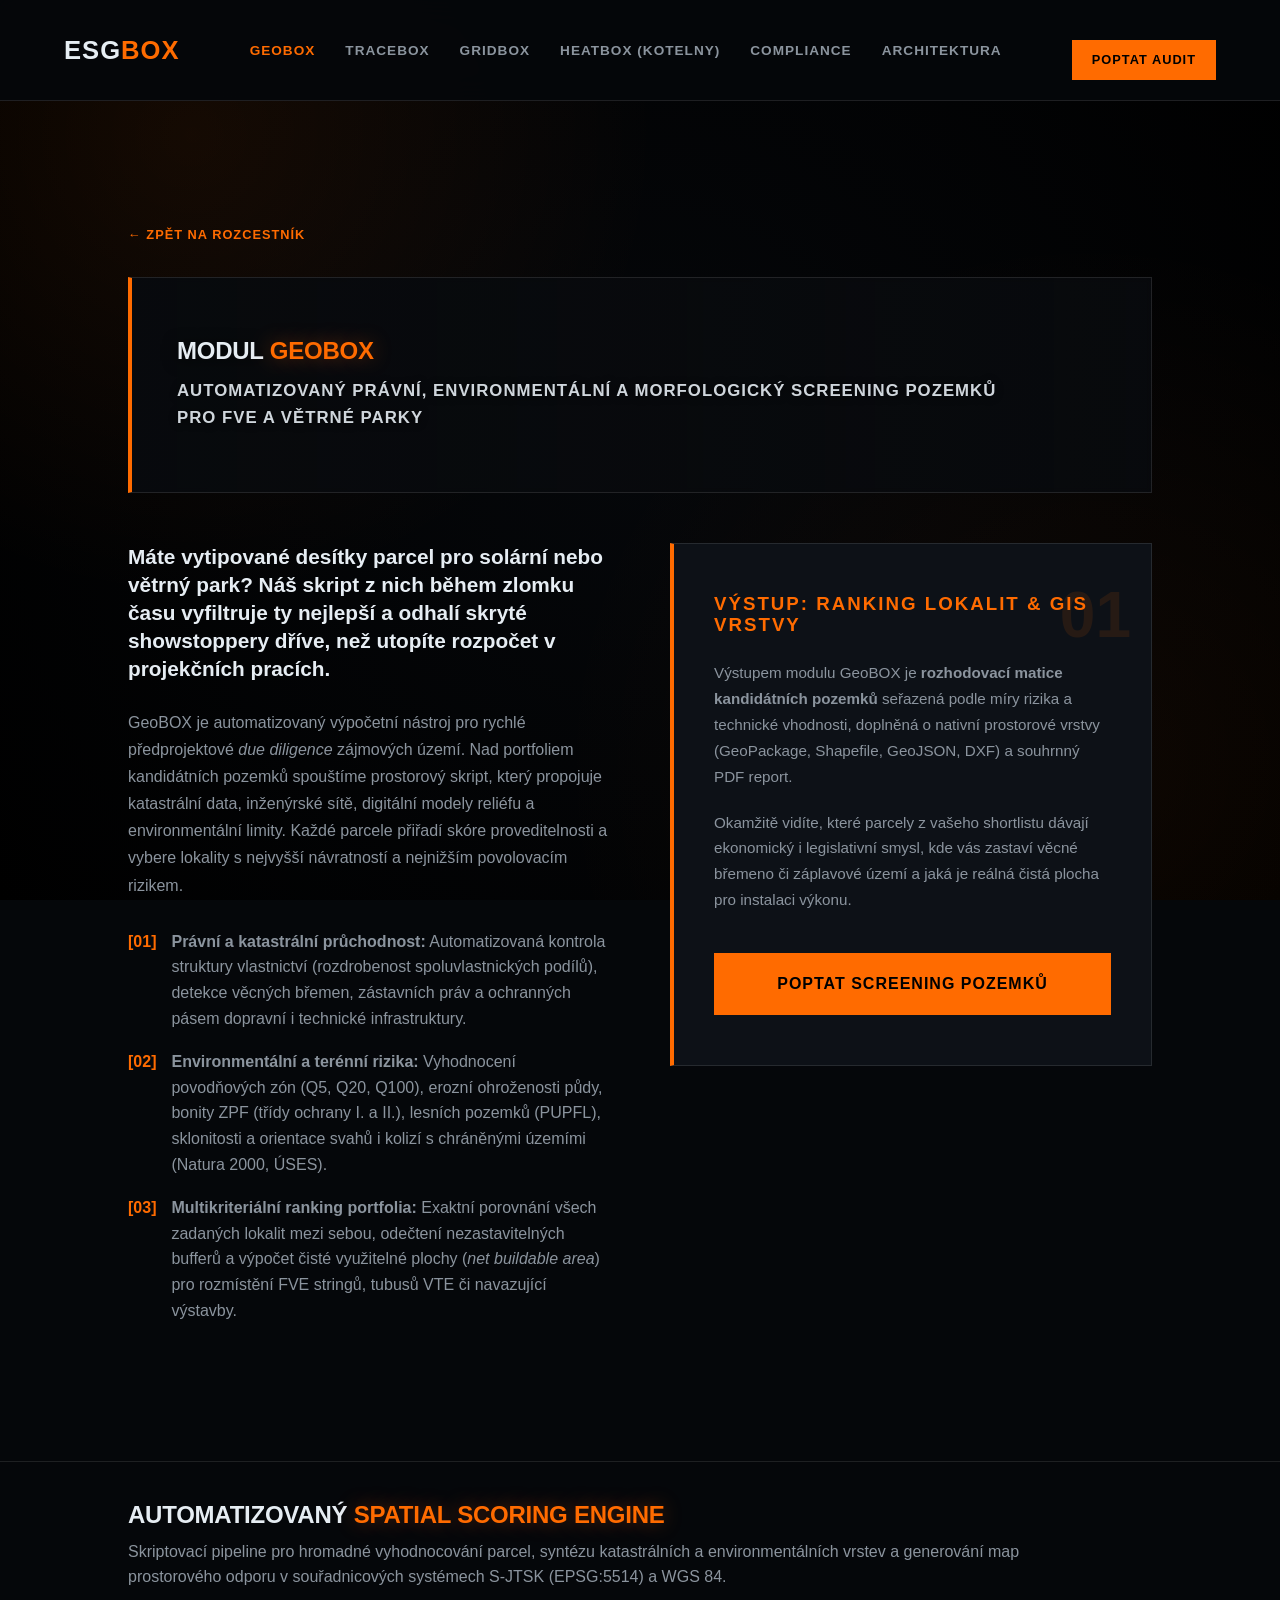
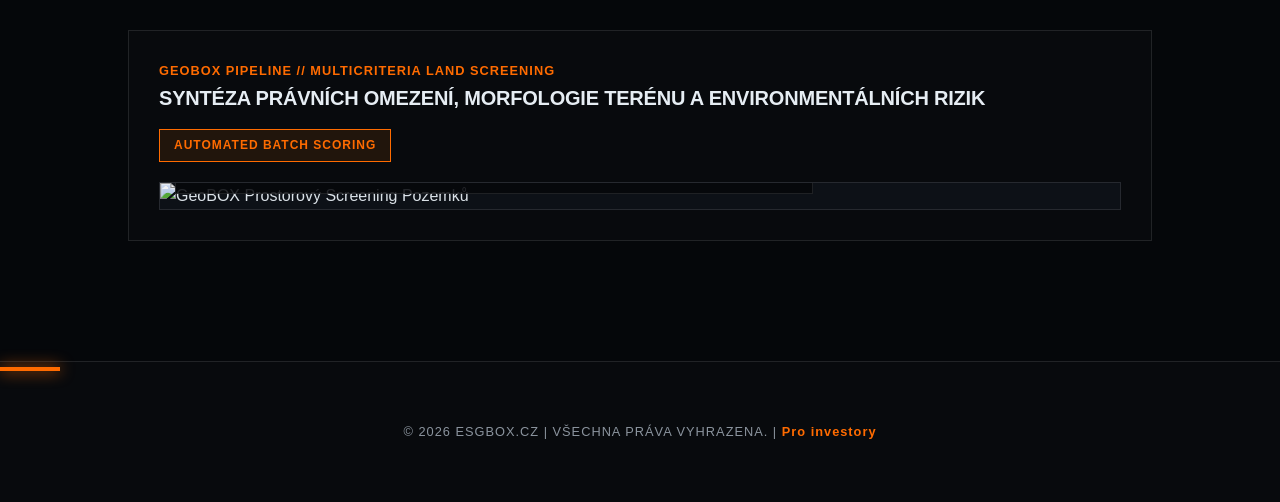
==== commit 7a2edfe2: "Update analyza.html" ====
--- a/services/analyza.html
+++ b/services/analyza.html
@@ -97,7 +97,6 @@
             </video>
             <div class="hero-video-overlay"></div>
             <div class="hero-video-content">
-                <span class="hero-badge">Automated OZE Site Selection // FVE &amp; VTE</span>
                 <h1 style="margin: 0; text-shadow: 0 2px 15px rgba(0, 0, 0, 0.85);">Modul <span class="highlight">GeoBOX</span></h1>
                 <p style="color: var(--text-main); opacity: 0.9; margin-top: 14px; font-size: 1.05rem; text-transform: uppercase; letter-spacing: 1px; font-weight: 600; text-shadow: 0 1px 8px rgba(0, 0, 0, 0.9);">
                     Automatizovaný právní, environmentální a morfologický screening pozemků pro FVE a větrné parky
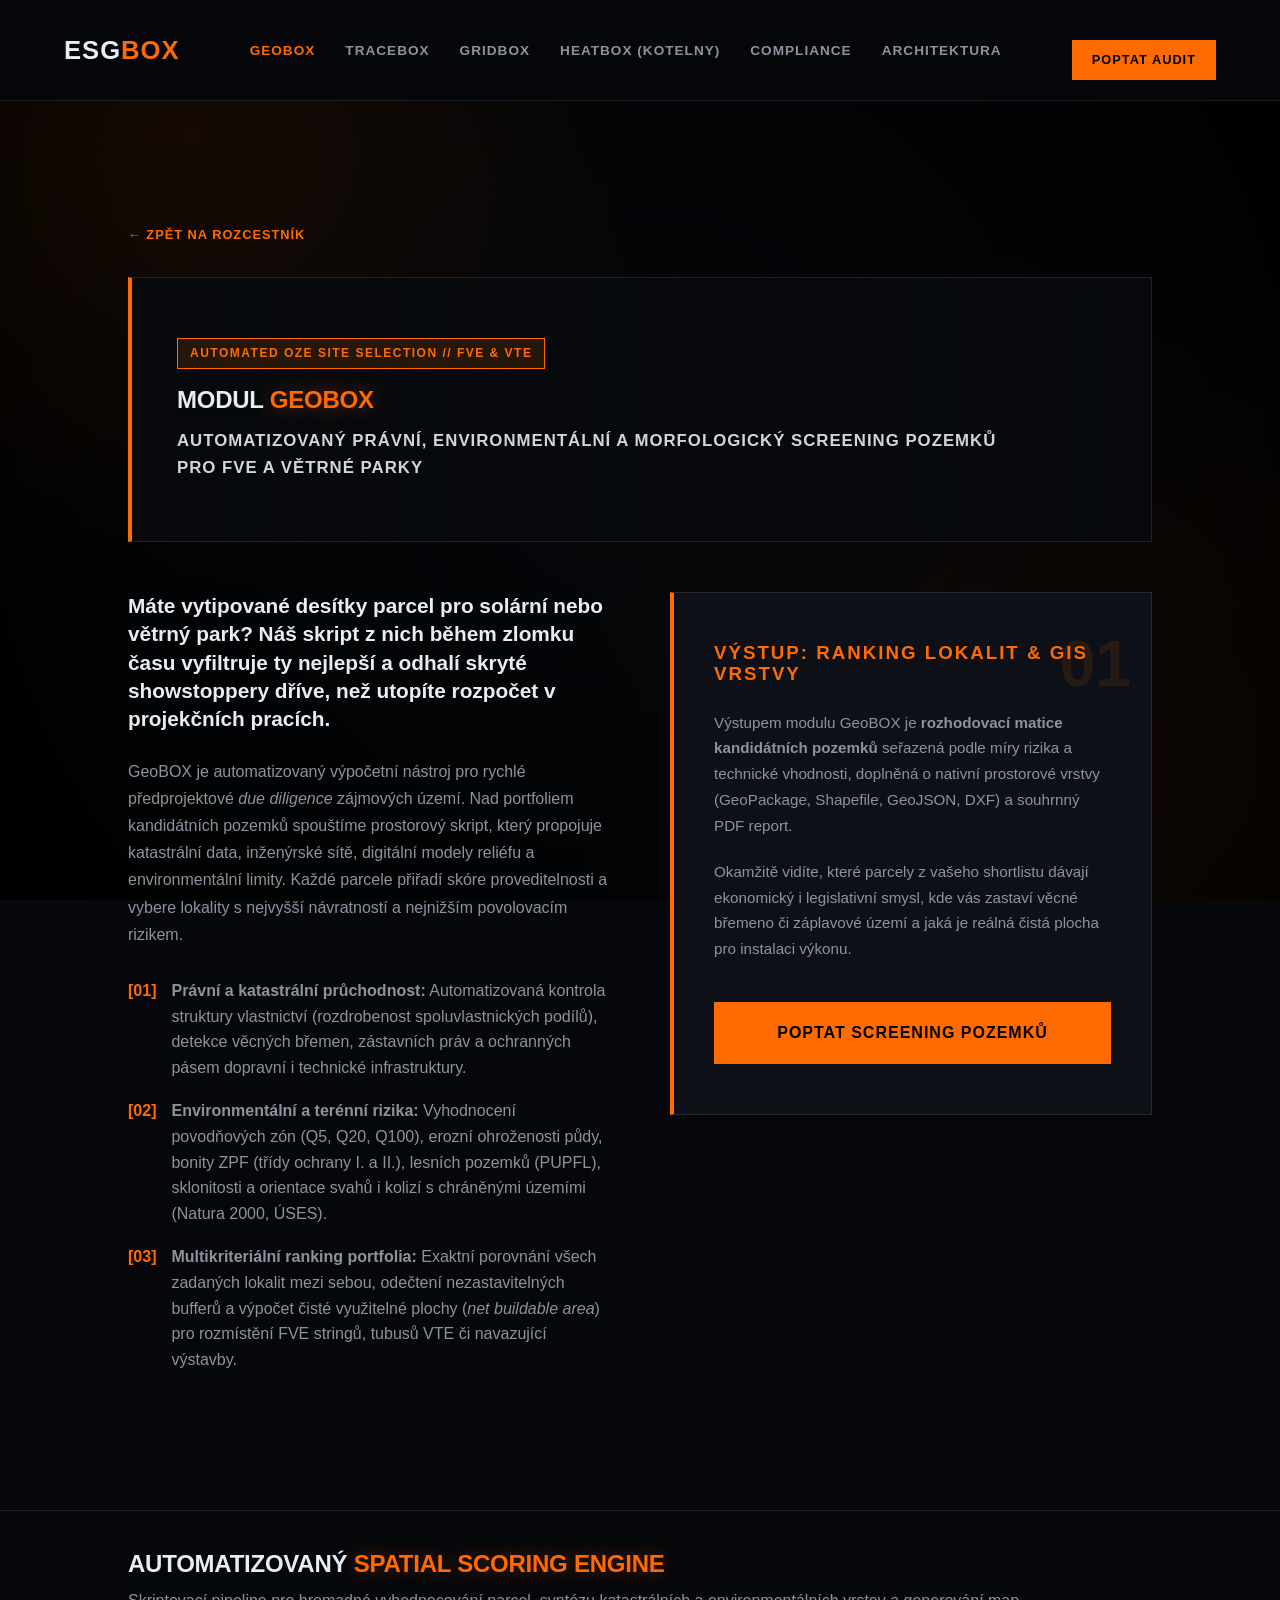
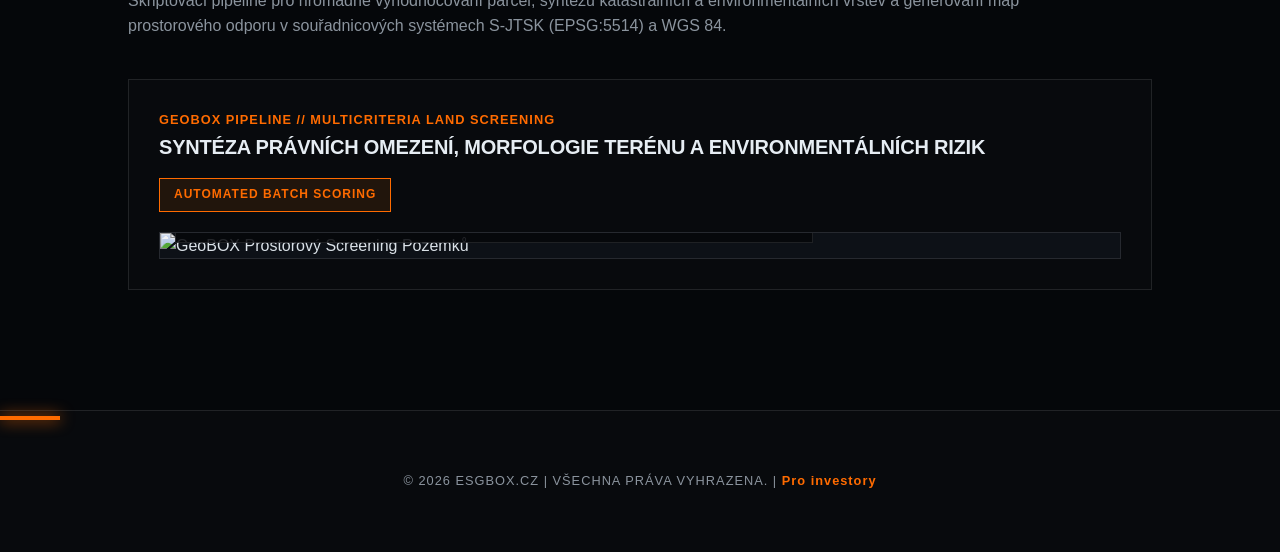
==== commit 57396df3: "Update analyza.html" ====
--- a/services/analyza.html
+++ b/services/analyza.html
@@ -28,23 +28,23 @@
             height: auto;
             transform: translate(-50%, -50%);
             object-fit: cover;
-            /* Ztlumení jasu, zvýšení kontrastu a lehká desaturace pro technický vzhled */
-            filter: brightness(0.28) contrast(1.15) saturate(0.75);
+            /* Vyvážený jas a kontrast, aby video bylo dobře vidět a nerušilo text */
+            filter: brightness(0.45) contrast(1.1) saturate(0.85);
             z-index: 1;
             pointer-events: none;
         }
 
-        /* Přechodová vrstva pro maximální čitelnost textu vlevo */
+        /* Přechodová vrstva pro čitelnost textu vlevo */
         .hero-video-overlay {
             position: absolute;
             inset: 0;
             background: linear-gradient(
                 90deg,
-                rgba(8, 10, 13, 0.92) 0%,
-                rgba(8, 10, 13, 0.70) 55%,
-                rgba(8, 10, 13, 0.45) 100%
+                rgba(8, 10, 13, 0.85) 0%,
+                rgba(8, 10, 13, 0.55) 55%,
+                rgba(8, 10, 13, 0.25) 100%
             );
-            backdrop-filter: blur(2px);
+            backdrop-filter: blur(1px);
             z-index: 2;
             pointer-events: none;
         }
@@ -91,12 +91,12 @@
         
         <!-- Hero blok s videem pod nadpisem -->
         <div class="hero-video-banner">
-            <video autoplay loop muted playsinline>
-                <source src="../assets/video1.MP4" type="video/mp4">
-                <source src="assets/video1.MP4" type="video/mp4">
+            <video autoplay loop muted playsinline src="../assets/video1.mp4">
+                <source src="../assets/video1.mp4" type="video/mp4">
             </video>
             <div class="hero-video-overlay"></div>
             <div class="hero-video-content">
+                <span class="hero-badge">Automated OZE Site Selection // FVE &amp; VTE</span>
                 <h1 style="margin: 0; text-shadow: 0 2px 15px rgba(0, 0, 0, 0.85);">Modul <span class="highlight">GeoBOX</span></h1>
                 <p style="color: var(--text-main); opacity: 0.9; margin-top: 14px; font-size: 1.05rem; text-transform: uppercase; letter-spacing: 1px; font-weight: 600; text-shadow: 0 1px 8px rgba(0, 0, 0, 0.9);">
                     Automatizovaný právní, environmentální a morfologický screening pozemků pro FVE a větrné parky
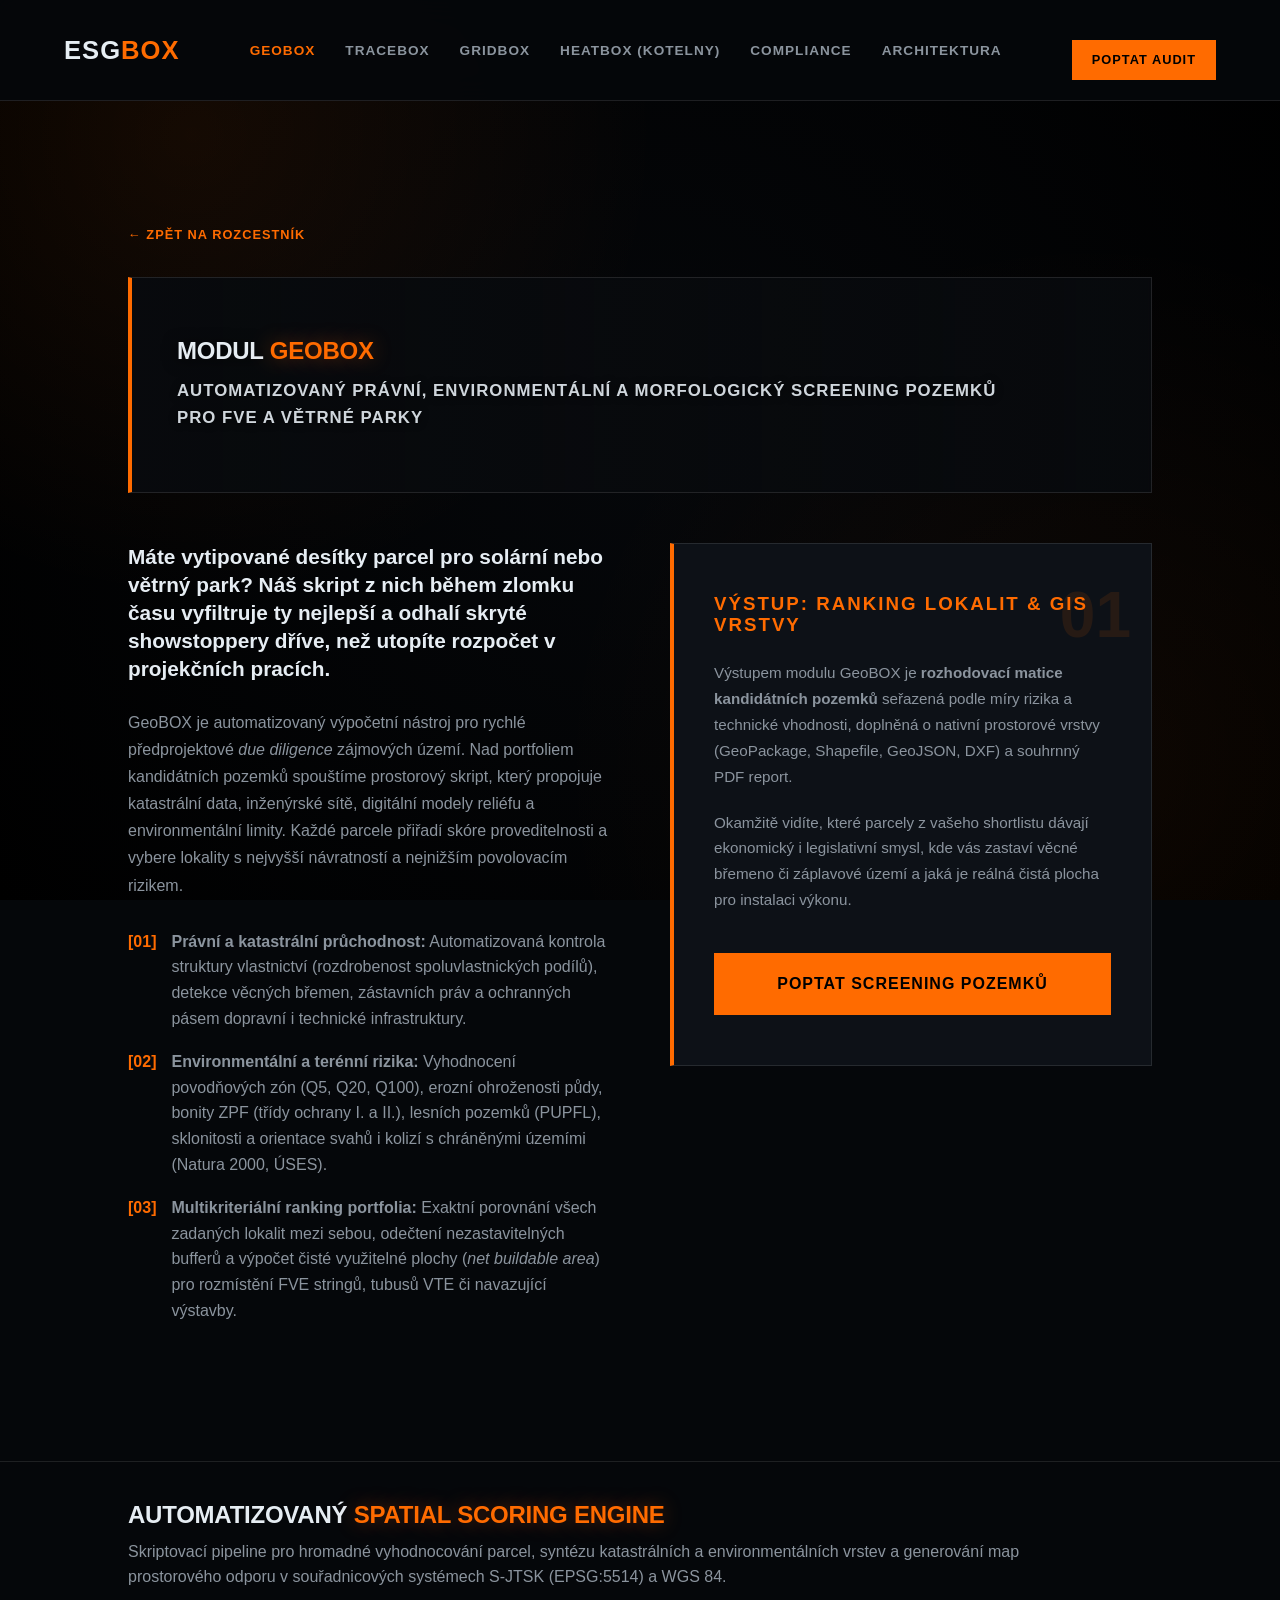
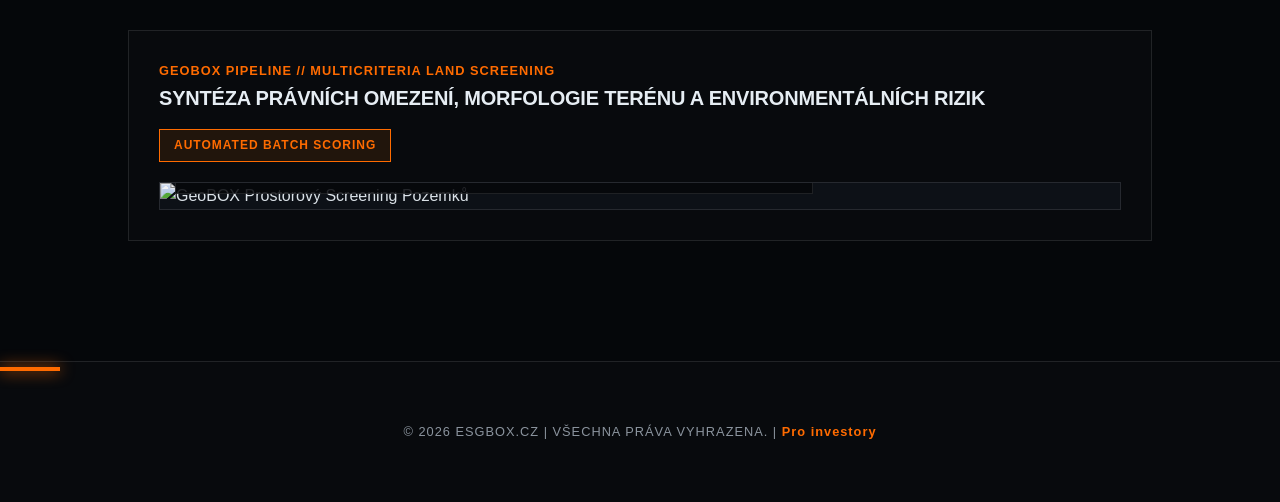
==== commit 6ee2a736: "Update analyza.html" ====
--- a/services/analyza.html
+++ b/services/analyza.html
@@ -96,7 +96,6 @@
             </video>
             <div class="hero-video-overlay"></div>
             <div class="hero-video-content">
-                <span class="hero-badge">Automated OZE Site Selection // FVE &amp; VTE</span>
                 <h1 style="margin: 0; text-shadow: 0 2px 15px rgba(0, 0, 0, 0.85);">Modul <span class="highlight">GeoBOX</span></h1>
                 <p style="color: var(--text-main); opacity: 0.9; margin-top: 14px; font-size: 1.05rem; text-transform: uppercase; letter-spacing: 1px; font-weight: 600; text-shadow: 0 1px 8px rgba(0, 0, 0, 0.9);">
                     Automatizovaný právní, environmentální a morfologický screening pozemků pro FVE a větrné parky
